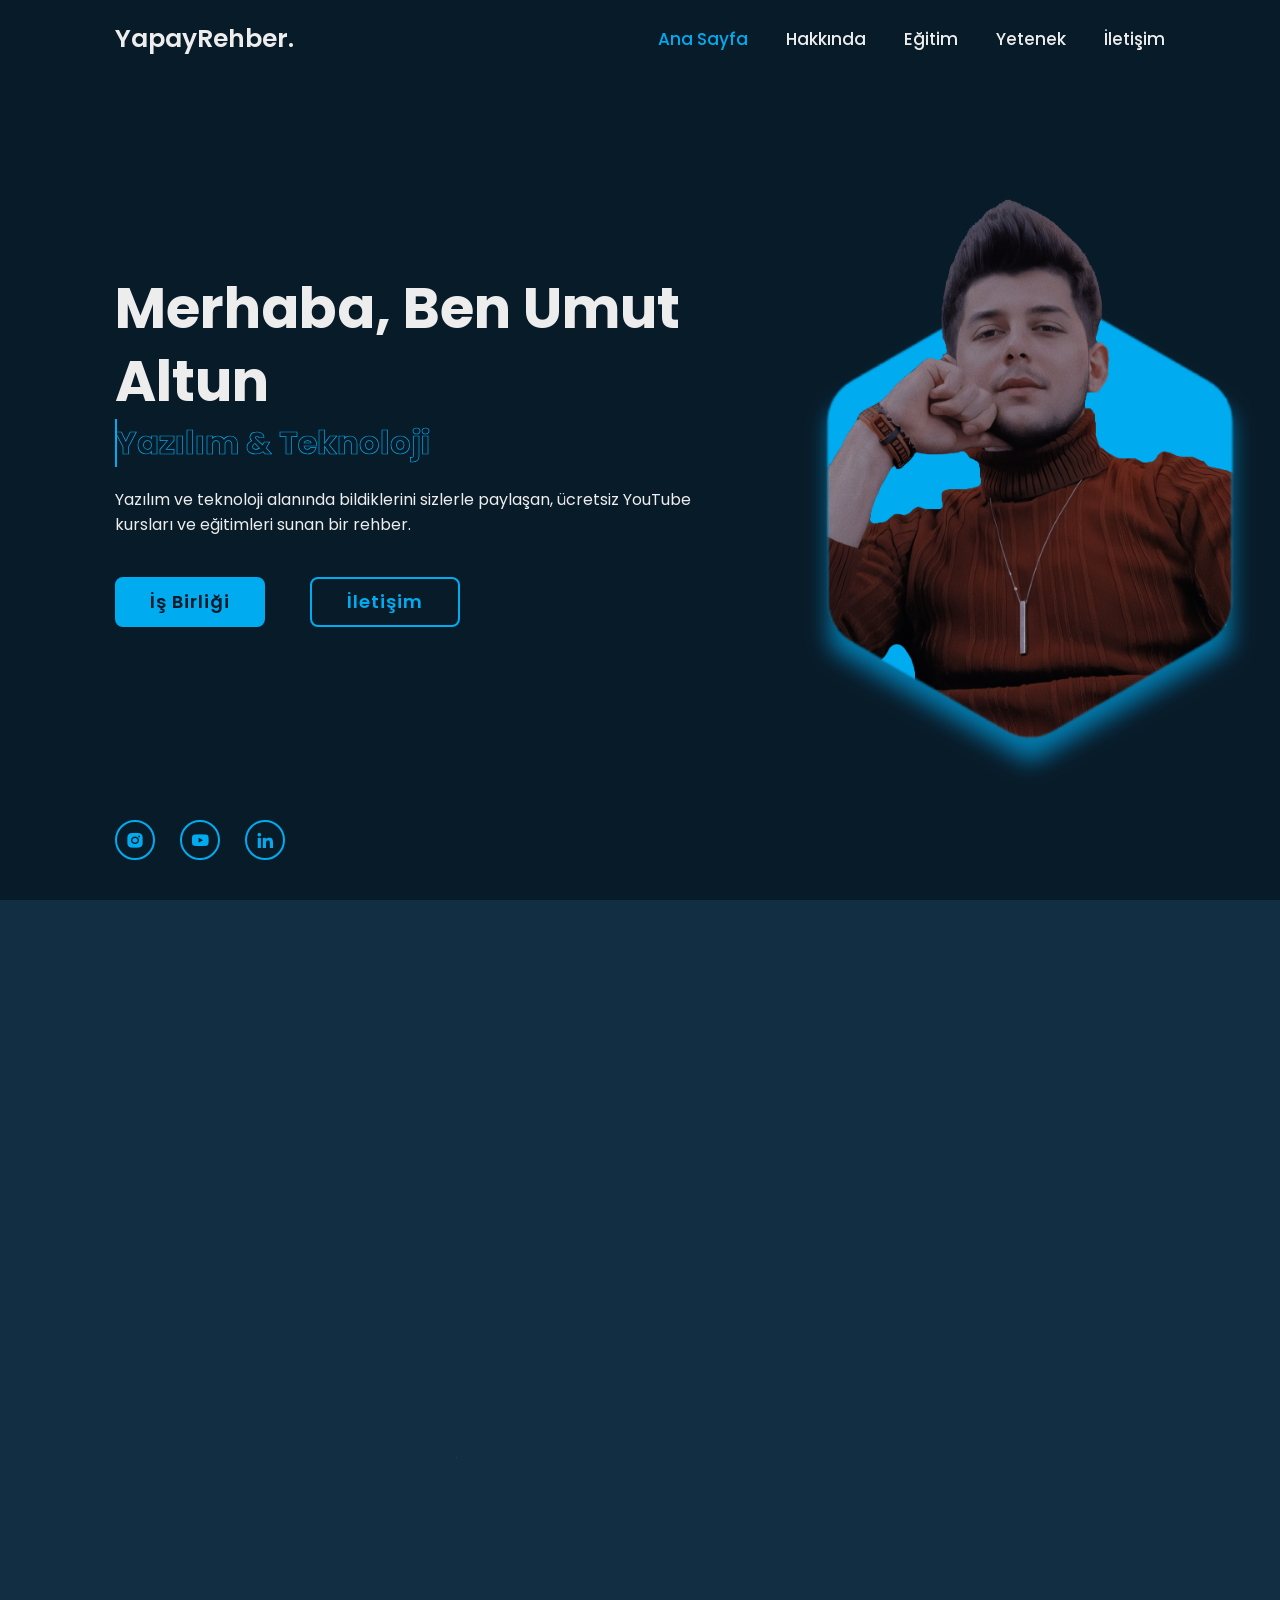
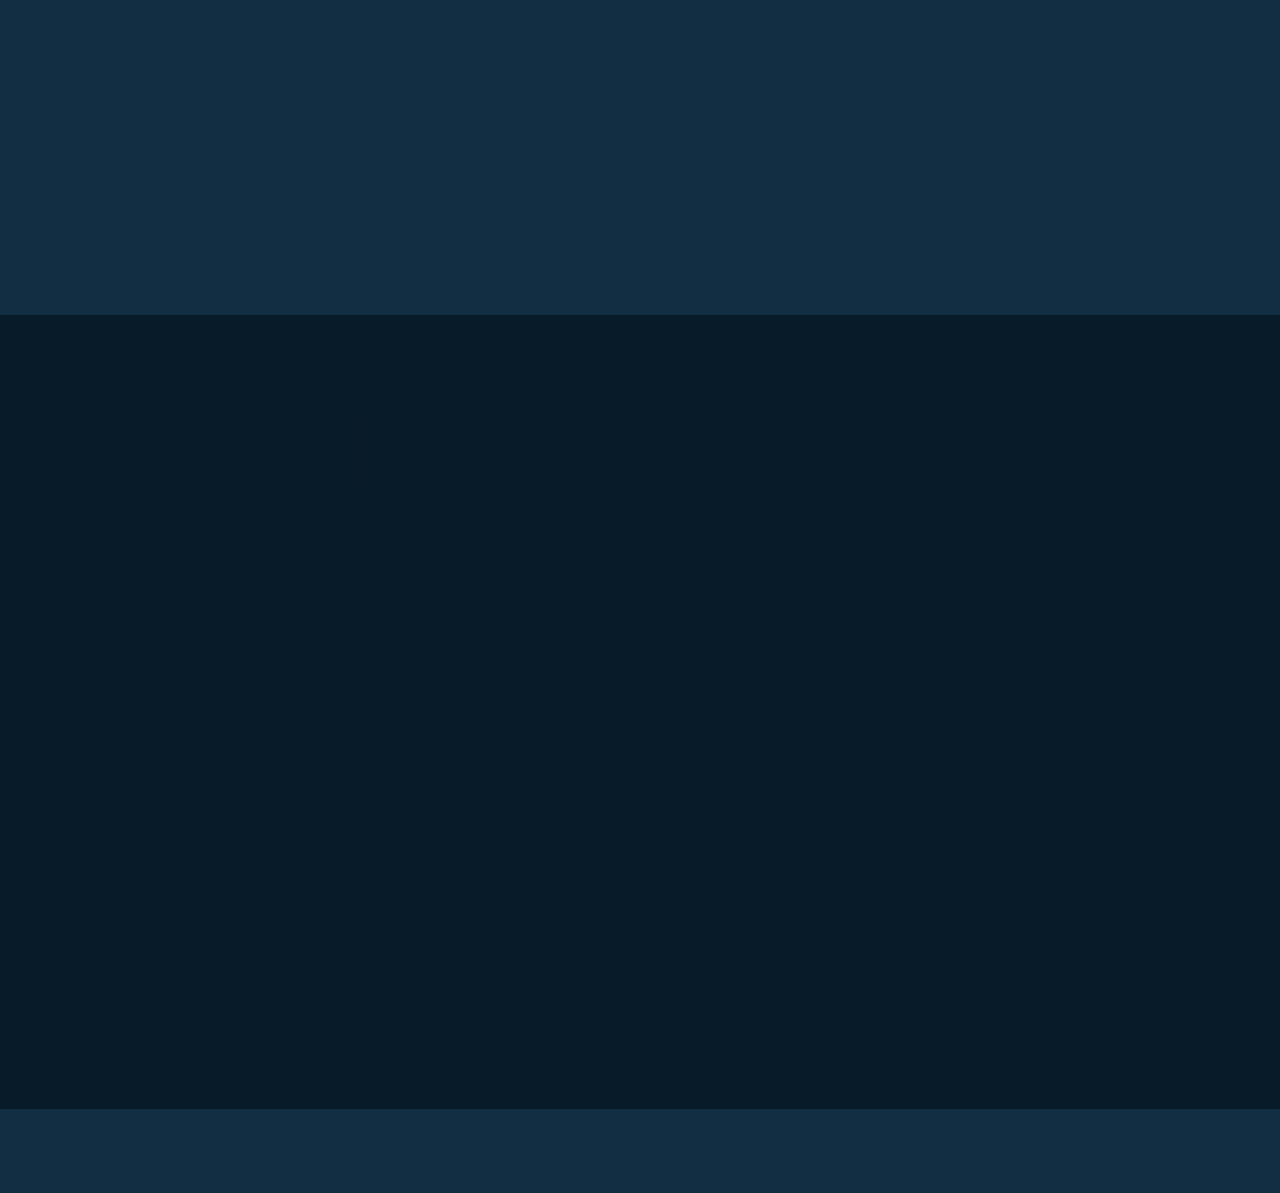
==== index.html @ 58a8ab29 "Add files via upload" ====
<!DOCTYPE html>
<html lang="en">

<head>
    <meta charset="UTF-8">
    <meta http-equiv="X-UA-Compatible" content="IE=edge">
    <meta name="viewport" content="width=device-width, initial-scale=1.0">
    <title> Yapay Rehber | Yazılım ve Teknoloji </title>

    <link rel="stylesheet" href="style.css">

    <!-- İconlar -->
    <link rel="stylesheet" href="https://unpkg.com/boxicons@2.1.4/css/boxicons.min.css">
</head>


<body>
    <!-- Menü Bar Tasarımı -->
    <header class="header">
        <a href="#" class="logo">YapayRehber.<span class="animate" style="--i:1;"></span></a>

        <div class="bx bx-menu" id="menu-icon"><span class="animate" style="--i:2;"></span></div>

        <nav class="navbar">
            <a href="#home" class="active">Ana Sayfa</a>
            <a href="#about">Hakkında</a>
            <a href="#education">Eğitim</a>
            <a href="#skills">Yetenek</a>
            <a href="#contact">İletişim</a>

            <span class="active-nav"></span>
            <span class="animate" style="--i:2;"></span>
        </nav>
    </header>

    <!-- Giriş Sayfası Tasarımı --> 
    <section class="home show-animate" id="home">
        <div class="home-content">
            <h1>Merhaba, Ben <span>Umut Altun</span><span class="animate" style="--i:2;"></span></h1>
            <div class="text-animate">
                <h3>Yazılım & Teknoloji</h3>
                <span class="animate" style="--i:3;"></span>
            </div>
            <p>Yazılım ve teknoloji alanında bildiklerini sizlerle paylaşan, ücretsiz YouTube kursları ve eğitimleri sunan bir rehber.</p>
            <span class="animate" style="--i:4;"></span>
            </p>

            <div class="btn-box">
                <a href="menu.html" class="btn">İş Birliği</a>
                <a href="#contact" class="btn">İletişim</a>
                <span class="animate" style="--i:5;"></span>
            </div>
        </div>

        <div class="home-sci">
            <a href="#"><i class='bx bxl-instagram-alt'></i></a>
            <a href="#"><i class='bx bxl-youtube'></i></a>
            <a href="#"><i class="bx bxl-linkedin"></i></a>  
            <span class="animate" style="--i:6;"></span>          
        </div>

        <div class="home-imgHover"></div>
        <span class="animate home-img" style="--i:7;"></span>
    </section>


    <!-- Hakkında Sayfası Tasarımı -->
    <section class="about" id="about">
        <h2 class="heading">Ben <span>Kimim?</span><span class="animate scroll" style="--i:1;"></span></h2>

        <div class="about-img">
            <img src="hakkında.png" alt="">
            <span class="circle-spin"></span>
            <span class="animate scroll" style="--i:2;"></span>
        </div>

        <div class="about-content">
            <h3>Yazılım & Teknoloji Rehberi<span class="animate scroll" style="--i:3;"></span></h3>
            <p>Merhaba! Ben, yazılım ve teknoloji dünyasına tutkulu bir içerik üreticisiyim. Python, HTML ve Java gibi dillerde masaüstü uygulamaları geliştiren, 
                şık ve işlevsel tasarımlar oluşturan bir yazılımcıyım. YouTube kanalımda, bu alanlarda bilgi ve deneyimlerimi paylaşıyorum. Amacım, izleyicilerime
                 kodlama becerilerini geliştirmeleri için ilham vermek ve pratik bilgiler sunmak. Eğer yazılım dünyasına adım atmak veya mevcut becerilerinizi geliştirmek
                 istiyorsanız, doğru yerdesiniz! 
                <span class="animate scroll" style="--i:4;"></span>
            </p>

            <div class="btn-box btns">
                <a href="#" class="btn">Oku</a>
                <span class="animate scroll" style="--i:5;"></span>
            </div>
        </div>
    </section>

     <!-- Yolculuğum Sayfası Tasarımı -->
    <section class="education" id="education">
        <h2 class="heading">Benim <span>Yolculuğum</span><span class="animate scroll" style="--i:1;"></span></h2>

        <div class="education-row">
            <div class="education-column">
                <h3 class="title">Eğitimim<span class="animate scroll" style="--i:2;"></span></h3>

                <div class="education-box">
                    <div class="education-content">
                        <div class="content">
                            <div class="year"><i class="bx bxs-calendar"></i> 2021 - 2022</div>
                            <h3>YouTube</h3>
                            <p>YouTube, benim için yazılım ve teknoloji dünyasına dair öğrendiğim her şeyin temelini oluşturan bir platform. Kendi yol haritamı
                                ve nasıl ilerlemem gerektiğine karar verdiğim ve işe başladığım kısım. </p>
                        </div>
                    </div>

                    <div class="education-content">
                        <div class="content">
                            <div class="year"><i class="bx bxs-calendar"></i> 2022 - 2023</div>
                            <h3>BTK Akademi</h3>
                            <p>BTK Akademi, bilgi teknolojileri ve iletişim alanında kapsamlı bir eğitim kaynağı sunuyor. Bu platformda sunduğu ücretsiz ve sertifikalı
                                 kurslarla, yazılım geliştirme becerilerimi pekiştirdim.</p>
                        </div>
                    </div>

                    <div class="education-content">
                        <div class="content">
                            <div class="year"><i class="bx bxs-calendar"></i> 2023 - 2024</div>
                            <h3>Bağımsız Kurslar</h3>
                            <p>Bağımsız kurslar, yazılım ve teknoloji alanındaki bilgi ve becerilerimi derinleştirmek için önemli bir kaynak oldu. Udemy, Coursera ve benzeri 
                                platformlarda yer alan kurslarla, yeni diller ve teknolojiler öğrenerek kendimi sürekli geliştirdim.</p>
                        </div>
                    </div>
                    <span class="animate scroll" style="--i:3;"></span>
                </div>
            </div>


            <div class="education-column">
                <h3 class="title">Deneyimlerim<span class="animate scroll" style="--i:4;"></span></h3>

                <div class="education-box">
                    <div class="education-content">
                        <div class="content">
                            <div class="year"><i class="bx bxs-calendar"></i> 2021 - 2022</div>
                            <h3>Programla Dilleri</h3>
                            <p>Yazılım geliştirme yolculuğumda Python, HTML ve Java gibi dillerle derinlemesine çalıştım. Python ile veri analizi ve otomasyon projeleri
                                 geliştirirken, HTML ile etkileyici ve kullanıcı dostu web sayfaları oluşturdum.</p>
                        </div>
                    </div>

                    <div class="education-content">
                        <div class="content">
                            <div class="year"><i class="bx bxs-calendar"></i> 2022 - 2023</div>
                            <h3>Reklam & Tasarım</h3>
                            <p>Reklam ve tasarım alanında, yaratıcı projeler geliştirmek için çeşitli araçlar kullandım. Grafik tasarım yazılımları ile etkileyici görseller
                                 oluştururken, kullanıcı deneyimini ön planda tutarak markaların ihtiyaçlarına yönelik çözümler sundum. </p>
                        </div>
                    </div>

                    <div class="education-content">
                        <div class="content">
                            <div class="year"><i class="bx bxs-calendar"></i> 2023 - 2024</div>
                            <h3>Mobil | Web Geliştirici</h3>
                            <p>Dinamik ve kullanıcı dostu uygulamalar oluşturmak için çeşitli teknolojilerle çalıştım. Mevcut sistemlere yeni işlevsellik eklemek ve 
                                yazılım projelerinde genişletilebilirlik sağlamak için özelleştirilmiş modüller tasarladım.</p>
                        </div>
                    </div>
                    <span class="animate scroll" style="--i:5;"></span>
                </div>
            </div>
        </div>

    </section>

    <!-- Derecem Sayfası Tasarımı -->
    <section class="skills" id="skills">
        <h2 class="heading">Yetki <span>Alanlarım</span><span class="animate scroll" style="--i:1;"></span></h2>
        <div class="skills-row">
            <div class="skills-column">
                <h3 class="title">Porgramlama Dilleri<span class="animate scroll" style="--i:2;"></span></h3>

                <div class=" skills-box">
                    <div class="skills-content">
                        <div class="progress">
                            <h3>Python <span>%90</span></h3>
                            <div class="bar"><span></span></div>
                        </div>

                        <div class="progress">
                            <h3>Html | Css | Java<span>%75</span></h3>
                            <div class="bar"><span></span></div>
                        </div>

                        <div class="progress">
                            <h3>Kotlin <span>%70</span></h3>
                            <div class="bar"><span></span></div>
                        </div>

                        <div class="progress">
                            <h3>C | C# | C++ <span>%50</span></h3>
                            <div class="bar"><span></span></div>
                        </div>
                    </div>
                    <span class="animate scroll" style="--i:3;"></span>
                </div>
            </div>

            <div class="skills-column">
                <h3 class="title">Proje Tabanlı<span class="animate scroll" style="--i:4;"></span></h3>

                <div class=" skills-box">
                    <div class="skills-content">
                        <div class="progress">
                            <h3>Reklam & Tasarım<span>%96</span></h3>
                            <div class="bar"><span></span></div>
                        </div>

                        <div class="progress">
                            <h3>Video Edit<span>%83</span></h3>
                            <div class="bar"><span></span></div>
                        </div>

                        <div class="progress">
                            <h3>YouTube<span>%92</span></h3>
                            <div class="bar"><span></span></div>
                        </div>

                        <div class="progress">
                            <h3>Mobil & Web Geliştirici<span>%85</span></h3>
                            <div class="bar"><span></span></div>
                        </div>
                    </div>
                    <span class="animate scroll" style="--i:5;"></span>
                </div>
            </div>

        </div>
    </section>

    <!--  İletişim sayfası   -->
    <section class="contact" id="contact">
        <h2 class="heading">Benimle <span>İletişime Geç!</span><span class="animate scroll" style="--i:1;"></span></h2>

        <form action="#">
            <div class="input-box">
                <div class="input-field">
                    <input type="text" placeholder="Ad-Soyad" required>
                    <span class="focus"></span>
                </div>
                <div class="input-field">
                    <input type="text" placeholder="Adres" required>
                    <span class="focus"></span>
                </div>
                <span class="animate scroll" style="--i:2;"></span>
            </div>
            <div class="input-box">
                <div class="input-field">
                    <input type="number" placeholder="Telefon" required>
                    <span class="focus"></span>
                </div>
                <div class="input-field">
                    <input type="text" placeholder="E-Posta" required>
                    <span class="focus"></span>
                </div>
                <span class="animate scroll" style="--i:3;"></span>
            </div>

            <div class="textarea-field">
                <textarea name="" id="" cols="30" rows="10" placeholder="E-Posta Gönderin: ' rehberpos@gmail.com '" required></textarea>
                <span class="focus"></span>
                <span class="animate scroll" style="--i:4;"></span>
            </div>

            <div class="btn-box btns">
                <button type="sumbit" class="btn">Gönder</button>
                <span class="animate scroll" style="--i:5;"></span>
            </div>
        </form>
    </section>

    <!--  alt bar  -->
    <footer  class="footer">
        <div class="footer-text">
            <p>Tüm Hakları Saklıdır. &copy; 2025 Yapay Rehber | www.yapayrehber.com</p>

            <span class="animate scroll" style="--i:1;"></span>
        </div>
        <div class="footer-iconTop">
            <a href="#"><i class="bx bx-up-arrow-alt"></i></a>

            <span class="animate scroll" style="--i:3;"></span>
        </div>

    </footer>

    <script src="scrip.js"></script>

</body>
</html>
---- style.css ----
@import url("https://fonts.googleapis.com/css2?family=Poppins:wght@300;400;500;600;700;800;900&display=swap");

* {
    margin: 0;
    padding: 0;
    box-sizing: border-box;
    text-decoration: none;
    border: none;
    outline: none;
    scroll-behavior: smooth;
    font-family: "Poppins", "sans-serif";
}

:root {
    --bg-color: #081b29;
    --second-bg-color: #112e42;
    --text-color: #ededed;
    --mainicolor: #00abf0;
}

html {
    font-size: 62.5%;
    overflow-x: hidden;
}

body {
    background: var(--bg-color);
    color: var(--text-color);
}

.header {
    position: fixed;
    top: 0;
    left: 0;
    width: 100%;
    padding: 2rem 9%;
    background: transparent;
    display: flex;
    justify-content: space-between;
    align-items: center;
    z-index: 100;
    transition: .3s;
}

.header.sticky {
    background: var(--bg-color);
}   

.logo {
    position: relative;
    font-size: 2.5rem;
    color: var(--text-color);
    font-weight: 600;
}
.navbar {
    position: relative;
}

.navbar a {
    font-size: 1.7rem;
    color: var(--text-color);
    font-weight: 500;
    margin-left: 3.5rem;
    transition: .3s;
}

.navbar a:hover,
.navbar a.active {
    color: var(--mainicolor);
}

#menu-icon {
    position: relative;
    font-size: 3.6rem;
    color: var(--text-color);
    cursor: pointer;
    display: none;
}

section {
    min-height: 100vh;
    padding: 10rem 9% 2rem;
}

/* Giriş sayfası  */
.home {
    display: flex;
    align-items: center;
    padding: 0 9%;
    background: url(home.png) no-repeat;
    background-size: cover;
    background-position: center;
}

.home-content {
    max-width: 60rem;
    z-index: 99;
}

.home-content h1 {
    position: relative;
    display: inline-block;
    font-size: 5.6rem;
    font-weight: 700;
    line-height: 1.3;
}

.home-content h1 span {
    color: var(--text-color);
}

.home-content .text-animate {
    position: relative;
    width: 32.8rem;
}

.home-content .text-animate h3 {
    font-size: 3.2rem;
    font-weight: 700;
    color: transparent;
    -webkit-text-stroke: .7px var(--mainicolor);
    background-image: linear-gradient(var(--mainicolor), var(--mainicolor));
    background-repeat: no-repeat;
    -webkit-background-clip: text;
    background-position: -33rem 0;

}
.home.show-animate .home-content .text-animate h3 {
    animation: homeBgText 6s linear infinite;
    animation-delay: 2s;
}

.home-content .text-animate h3::before {
    content: "";
    position: absolute;
    top: 0%;
    left: 0%;
    width: 0%;
    height: 100%;
    border-right: 2px solid var(--mainicolor);
    z-index: -1;
}

.home.show-animate .home-content .text-animate h3::before {
    animation: homeCursorText 6s linear infinite;
    animation-delay: 2s;
}

.home-content p {
    position: relative;
    font-size: 1.6rem;
    margin: 2rem 0 4rem;
}

.btn-box {
    position: relative;
    display: flex;
    justify-content: space-between;
    width: 34.5rem;
    height: 5rem;
}

/* Butonlar */
.btn-box .btn {
    position: relative;
    display: inline-flex;
    justify-content: center;
    align-items: center;
    width: 15rem; 
    height: 100%;
    background: var(--mainicolor);
    border: .2rem solid var(--mainicolor);
    border-radius: .8rem;
    font-size: 1.8rem;
    font-weight: 600;
    letter-spacing: .1rem;
    color: var(--bg-color);
    z-index: 1;
    overflow: hidden;
    transition: .5s;
}

.btn-box .btn:hover {
    color: var(--mainicolor);
}

.btn-box .btn:nth-child(1) { 
    background: var(--mainicolor);
    color: var(--bg-color); 
    border: .2rem solid var(--mainicolor);
}

.btn-box .btn:nth-child(1):hover {
    color: var(--mainicolor); 
    background: var(--bg-color); 
}

.btn-box .btn:nth-child(2) {
    background: transparent;
    color: var(--mainicolor); 
    border: .2rem solid var(--mainicolor);
}

.btn-box .btn:nth-child(2):hover {
    color: var(--mainicolor);
    background: var(--mainicolor);
}

.btn-box .btn::before {
    content: "";
    position: absolute;
    top: 0;
    left: 0;
    width: 100%;
    height: 100%;
    background: var(--bg-color);    
    z-index: -1;
    transition: .5s;
    transform: scaleX(0);
    transform-origin: left;
}

.btn-box .btn:hover::before {
    transform: scaleX(1);
}

.home-sci {
    position: absolute;
    bottom: 4rem;
    width: 170px;
    display: flex;
    justify-content: space-between;
}

.home-sci a {
    position: relative;
    display: inline-flex;
    justify-content: center;
    align-items: center;
    width: 40px;
    height: 40px;
    background: transparent;
    border: .2rem solid var(--mainicolor);
    border-radius: 50%;
    font-size: 20px;
    color: var(--mainicolor);
    z-index: 1;
    overflow: hidden;
    transition: .5s;
}

.home-sci a:hover {
    color: var(--bg-color);
}

.home-sci a::before {
    content: "";
    position: absolute;
    top: 0;
    left: 0;
    width: 0;
    height: 100%;
    background:var(--mainicolor);
    z-index: -1;
    transition: .5s;
}

.home-sci a:hover::before {
    width: 100%;
}

.home-imgHover {
    position: absolute;
    top: 0;
    right: 0;
    width: 45%;
    height: 100%;
    background: transparent;
    transition: 3s;
}

.home-imgHover:hover {
    background: var(--bg-color);
    opacity: .8;
}

/* Hakkında sayfası  */
.about {
    display: flex;
    justify-content: center;
    align-items: center;
    flex-direction: column;
    gap: 2rem;
    background:var(--second-bg-color);
    padding-bottom: 6rem;
}

.heading  {
    position: relative;
    font-size: 5rem;
    margin-bottom: 3rem;
    text-align: center;
}

span {
    color: var(--mainicolor);
}

.about-img {
    position: relative;
    width: 25rem;
    height: 25rem;
    border-radius: 50%;
    display: flex;
    justify-content: center;
    align-items: center;
}

.about-img img {
    width: 90%;
    border-radius: 50%;
    border: .2rem solid var(--mainicolor);
}

.about-img .circle-spin {
    position: absolute;
    top: 50%;
    left: 50%;
    transform: translate(-50%, -50%) rotate(0);
    width: 100%;
    height: 100%;
    border-radius: 50%;
    border-top: .2rem solid var(--second-bg-color);
    border-bottom: .2rem solid var(--second-bg-color);
    border-left: .2rem solid var(--mainicolor);
    border-right: .2rem solid var(--mainicolor);
    animation: aboutSpinner 8s linear infinite;
}

.about-content {
    text-align: center;
}

.about-content h3 {
    position: relative;
    display: inline-block;
    font-size: 2.6rem;
}

.about-content p {
    position: relative;
    font-size: 1.6rem;
    margin: 2rem 0 3rem;
}

.btn-box.btns {
    display: inline-block;
    width: 15rem;
}

.btn-box.btns a::before {
    background: var(--second-bg-color);
}


/* Yolculuğum sayfası  */
.education {
    display: flex;
    justify-content: center;
    align-items: center;
    flex-direction: column;
    min-height: auto;
    padding-bottom: 5rem;
}

.education .education-row {
    display: flex;
    flex-wrap: wrap;
    gap: 5rem;
}

.education-row .education-column {
    flex: 1 1 40rem;
}

.education-column .title {
    position: relative;
    display: inline-block;
    font-size: 2.5rem;
    margin: 0 0 1.5rem 2rem;
}

.education-column .education-box {
    position: relative;
    border-left: .2rem solid var(--mainicolor);
}

.education-box .education-content {
    position: relative;
    padding-left: 2rem;
}

.education-box .education-content::before {
    content: "";
    position: absolute;
    top: 0;
    left: -1.1rem;
    width: 2rem;
    height: 2rem;
    background: var(--mainicolor);
    border-radius: 50%;
}

.education-content .content {
    position: relative;
    padding: 1.5rem;
    border: .2rem solid var(--mainicolor);
    border-radius: .6rem;
    margin-bottom: 2rem;
    overflow: hidden;
}

.education-content .content::before {
    content: "";
    position: absolute;
    top: 0;
    left: 0;
    width: 0;
    height: 100%;
    background: var(--second-bg-color);
    z-index: -1;
    transition: .5s;
}

.education-content .content:hover::before {
    width: 100%;
}

.education-content .content .year {
    font-size: 1.5rem;
    color: var(--mainicolor);
    padding-bottom: .5rem;
}

.education-content .content .year i {
    padding-right: .5rem;
}

.education-content .content h3 {
    font-size: 2rem;
}

.education-content .content p {
    font-size: 1.6rem;
    padding-top: .5rem;
}

/* Derecem sayfası  */
.skills {
    min-height: auto;
    padding-bottom: 7rem;
    background: var(--second-bg-color);
}

.skills h2 {
    display: inline-block;
    left: 50%;
    transform: translateX(-50%);
}
.skills .skills-row {
    display: flex;
    flex-wrap: wrap;
    gap: 5rem;
}

.skills-row .skills-column {
    flex: 1 1 40rem;
}

.skills-column .title{
    position: relative;
    display: inline-block;
    font-size: 2.5rem;
    margin: 0 0 1.5rem;
}
.skills-column .skills-box {
    position: relative;
}


.skills-box .skills-content {
    position: relative;
    border: .2rem solid var(--mainicolor);
    border-radius: .6rem;
    padding: .5rem 1.5rem;
    z-index: 1;
    overflow: hidden;
}

.skills-box .skills-content::before{
    content: "";
    position: absolute;
    top: 0;
    left: 0;
    width: 0;
    height: 100%;
    background: var(--bg-color);
    z-index: -1;
    transition: .5s;
}
.skills-box .skills-content:hover::before {
    width: 100%;
}

.skills-content .progress {
    padding: 1rem 0;
}

.skills-content .progress h3{
    font-size: 1.7rem;
    display: flex;
    justify-content: space-between;
}

.skills-content .progress h3 span {
    color: var(--text-color);
}

.skills-content .progress .bar {
    height: 2.5rem;
    border-radius: .6rem;
    border: .2rem solid var(--mainicolor);
    padding: .5rem;
    margin: 1rem 0;
}
.skills-content .progress .bar span {
    display: block;
    height: 100%;
    border-radius: .3rem;
    background: var(--mainicolor);
}

.skills-column:nth-child(1) .skills-content .progress:nth-child(1) .bar span {
    width: 90%;
}
.skills-column:nth-child(1) .skills-content .progress:nth-child(2) .bar span {
    width: 75%;
}
.skills-column:nth-child(1) .skills-content .progress:nth-child(3) .bar span {
    width: 70%;
}
.skills-column:nth-child(1) .skills-content .progress:nth-child(4) .bar span {
    width: 50%;
}

.skills-column:nth-child(2) .skills-content .progress:nth-child(1) .bar span {
    width: 96%;
}
.skills-column:nth-child(2) .skills-content .progress:nth-child(2) .bar span {
    width: 83%;
}
.skills-column:nth-child(2) .skills-content .progress:nth-child(3) .bar span {
    width: 92%;
}
.skills-column:nth-child(2) .skills-content .progress:nth-child(4) .bar span {
    width: 85%;
}


/* İletişim sayfası  */

.contact {
    min-height: auto;
    padding-bottom: 7rem;
}

.contact h2 {
    display: inline-block;
    left: 50%;
    transform: translateX(-50%);
}
.contact form {
    max-width: 70rem;
    margin: 0 auto;
    text-align: center;
}

.contact form .input-box {
    position: relative;
    display: flex;
    justify-content: space-between;
    flex-wrap: wrap;
}

.contact form .input-box .input-field {
    position: relative;
    width: 49%;
    margin: .8rem 0;
}

.contact form .input-box .input-field input,
.contact form .textarea-field textarea {
    width: 100%;
    height: 100%;
    padding: 1.5rem;
    font-size: 1.6rem;
    color: var(--text-color);
    background: transparent;
    border-radius: .6rem;
    border: .2rem solid var(--mainicolor);
}

.contact form .he-box .input-field input::placeholder,
.contact form .textarea-field textarea::placeholder {
    color: var(--text-color);
}

.contact form .focus {
    position: absolute;
    top: 0;
    left: 0;
    width: 0;
    height: 100%;
    background: var(--second-bg-color);
    border-radius: .6rem;
    z-index: -1;
    transition: .5s;
}

.contact form .input-box .input-field input:focus.focus,
.contact form .input-box .input-field input:valid.focus,
.contact form .textarea-field textarea:focus.focus,
.contact form .textarea-field textarea:valid.focus{
    width: 100%;
}

.contact form .textarea-field {
    position: relative;
    margin: .8rem 0 2.7rem;
    display: flex;
}

.contact form .textarea-field textarea {
    resize: none;
}

.contact form .btn-box.btns .btn {
    cursor: pointer;
}


/* <!--  alt bar  --> */
.footer {
    display: flex;
    justify-content: space-between;
    align-items: center;
    flex-wrap: wrap;
    padding: 2rem 9%;
    background: var(--second-bg-color);
}

.footer-text,
.footer-iconTop {
    position: relative;
}

.footer-text p {
    font-size: 1.6rem;
}

.footer-iconTop a {
    position: relative;
    display: inline-flex;
    justify-content: center;
    align-items: center;
    padding: .8rem;
    background: var(--mainicolor);
    border: .2rem solid var(--mainicolor);
    border-radius: .6rem;
    z-index: 1;
    overflow: hidden;
}

.footer-iconTop a::before{
    content: "";
    position: absolute;
    top: 0;
    left: 0;
    width: 0;
    height: 100%;
    background: var(--second-bg-color);
    z-index: -1;
    transition: .5s;
}
.footer-iconTop a:hover::before{
    width: 100%;
}

.footer-iconTop a i{
    font-size: 2.4rem;
    color: var(--bg-color);
    transition: .5s;
}

.footer-iconTop a:hover i{
    color: var(--mainicolor);
}


/* anımation reload and scroll  */
.animate {
    position: absolute;
    top: 0%;
    right: 0;
    width: 100%;
    height: 100%;
    background-color: var(--bg-color);
    z-index: 98;
}
.animate.home-img {
    width: 50%;
}

.logo .animate,
.navbar .animate,
#menu-icon .animate,
.home.show-animate .animate {
    animation: showRight 1s ease forwards;
    animation-delay: calc(.3s * var(--i));
}
.animate.scroll {
    transition: 1s ease;
    transition-delay:calc(.3s / var(--i)) ;
    animation: none;
}

section:nth-child(odd) .animate.scroll,
.footer .animate.animate.scroll {
    background: var(--second-bg-color);
}

.education .education-box .animate.scroll {
    width: 105%;
}

.about.show-animate .animate.scroll,
.education.show-animate .animate.scroll,
.skills.show-animate .animate.scroll,
.contact.show-animate .animate.scroll,
.footer.show-animate .animate.scroll{
    transition-delay: calc(.3s * var(--i));
    width: 0;
}

/* breakpoints */
@media (max-width: 1200px) {
    html {
        font: 55%;
    }
}

@media (max-width: 991px) {
    .header {
        padding: 2rem 4%;
    }

    section {
        padding: 10rem 4% 2rem;
    }

    .home {
        padding: 0 4%;
    }

    .footer {
        padding: 2rem 4%;
    }
}

@media (max-width: 850px) {
    .animate.home-img {
        width: 55%;
    }
}

@media (max-width: 768px) {
    .header {
        background: var(--bg-color);
    }
    #menu-icon {
        display: block;
    }
    .navbar {
        position: absolute;
        top: 100%;
        left: -100%;
        width: 100%;
        padding: 1rem 4%;
        background: var(--mainicolor);
        box-shadow: 0 .5rem 1rem rgb(0, 0, 0, .2);
        z-index: -1;
        transition: .25s ease;
        transition-delay: .25s;
    }
    .navbar.active {
        left: 0;
        transition-delay: 0s;
    }
    .navbar .active-nav {
        position: absolute;
        top: 0;
        left: -100%;
        width: 100%;
        height: 100%;
        background: var(--bg-color);
        border-top: .1rem solid rgb(0, 0, 0, .2);
        z-index: -1;
        transition: .25s ease;
        transition-delay: 0s;
    }
    .navbar.active .active-nav {
        left: 0;
        transition-delay: .25s;

    }
    .navbar a{
        display: block;
        font-size: 2rem;
        margin: 3rem 0;
        transform: translate(-20rem);
        transition: .25s ease;
        transition-delay: 0s;
    }
    .navbar.active a {
        transform: translateX(0);
        transition-delay: .25s;
    }
    .home-imgHover {
        pointer-events: none;
        background: var(--bg-color);
        opacity: .6;
    }
}

@media (max-width: 520px) {
    html {
        font-size: 50%;
    }
    .home-content h1 {
        display: flex;
        flex-direction: column;
    }   
    .home-sci {
        width: 160px;
    }
    .home-sci a{
        width: 38px;
        height: 38px;
    }
}

@media (max-width: 462px) {
    .home-content h1 {
        font-size: 5.2rem;
    }   
    .education {
        padding: 10rem 4% 5rem 5%;
    }
    .contact form .input-box .input-field {
        width: 100%;
    }
    .footer {
        flex-direction: column-reverse;
    }
    .footer p {
        margin-top: 2rem;
        text-align: center;
    }
}

@media (max-width: 371px) {
    .home {
        justify-content: center;
    }
    .home-content {
        display: flex;
        align-items: center;
        flex-direction: column;
        text-align: center;
    }
    .home-content h1 {
        font-size: 5rem;
    }
}

/* keyframes anımatıons */
@keyframes homeBgText {
    0%,
    10%,
    100% {
        background-position: -33rem 0;
    }

    65%,
    85% {
        background-position:0 0;
    }
}

@keyframes homeCursorText {
    0%,
    10%,
    100% {
        width: 0;
    }

    65%,
    78%,
    85% {
        width: 100%;
        opacity: 1;
    }

    75%,
    81% {
        opacity: 0;
    }
}

@keyframes aboutSpinner {
    100% {
        transform: translate(-50%,-50%) rotate(360deg);
    }
}


@keyframes showRight {
    100% {
        width: 0;
    }
}
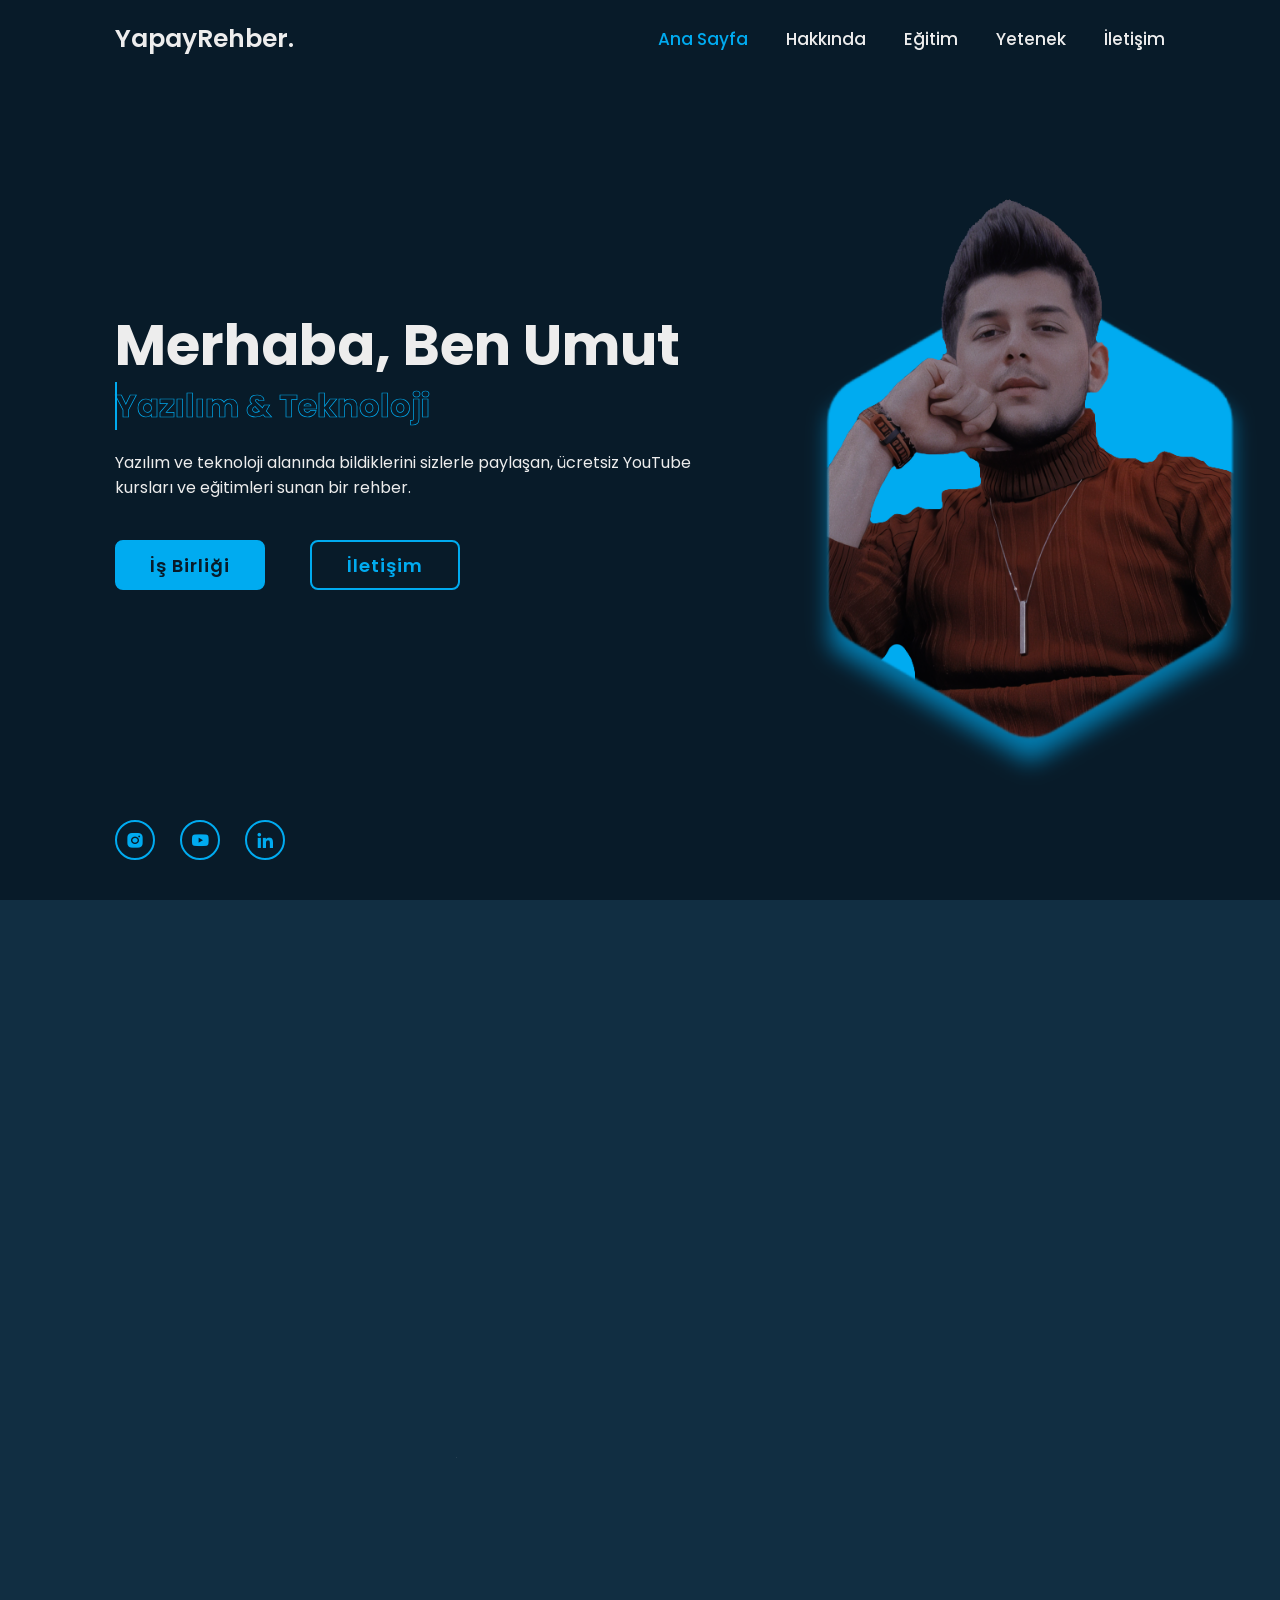
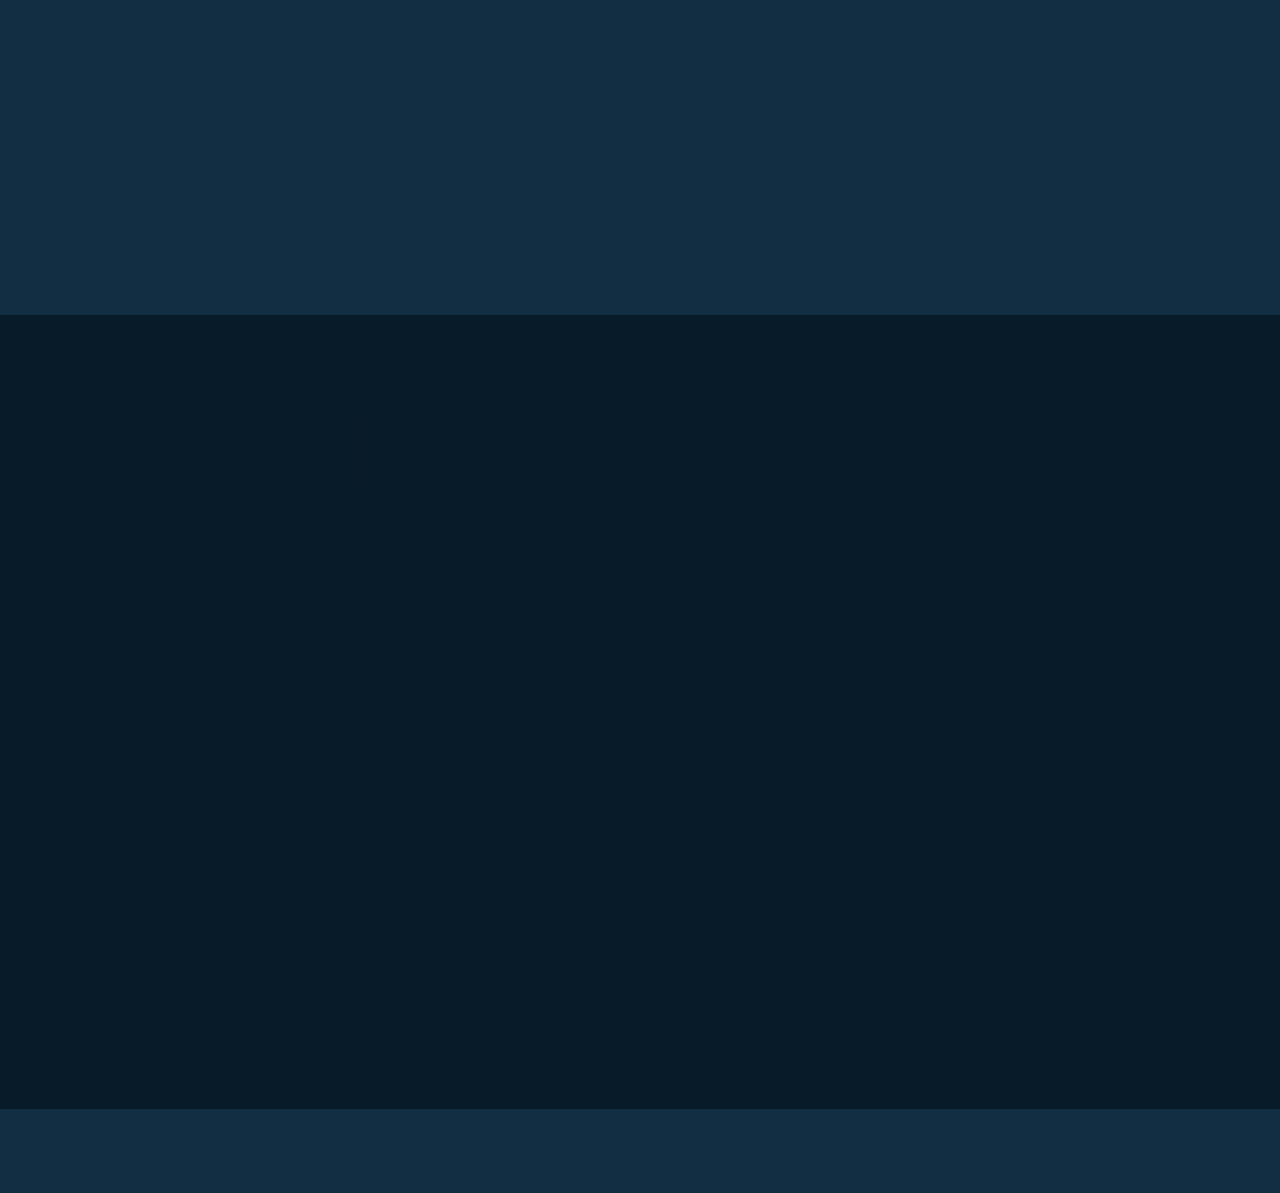
==== commit 6ddbfce2: "Update index.html" ====
--- a/index.html
+++ b/index.html
@@ -36,7 +36,7 @@
     <!-- Giriş Sayfası Tasarımı --> 
     <section class="home show-animate" id="home">
         <div class="home-content">
-            <h1>Merhaba, Ben <span>Umut Altun</span><span class="animate" style="--i:2;"></span></h1>
+            <h1>Merhaba, Ben <span>Umut</span><span class="animate" style="--i:2;"></span></h1>
             <div class="text-animate">
                 <h3>Yazılım & Teknoloji</h3>
                 <span class="animate" style="--i:3;"></span>
@@ -291,4 +291,4 @@
     <script src="scrip.js"></script>
 
 </body>
-</html>+</html>
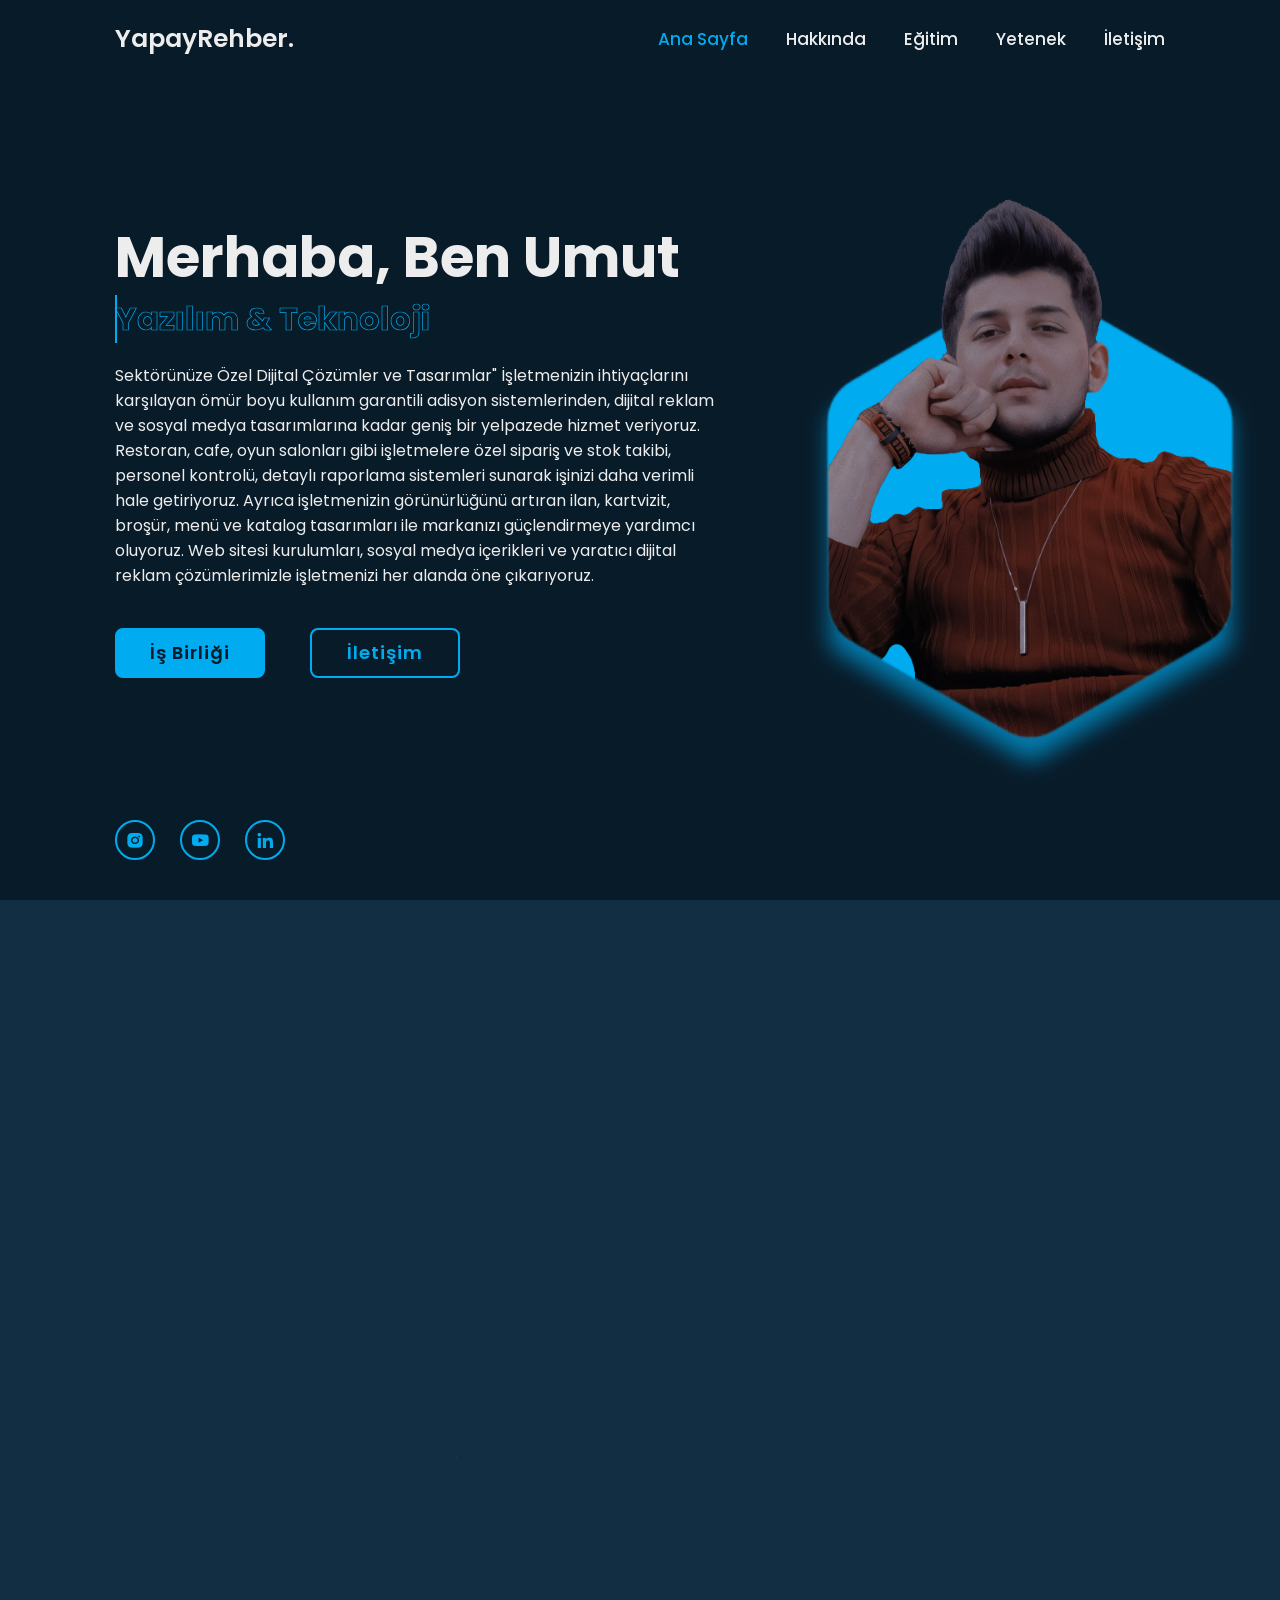
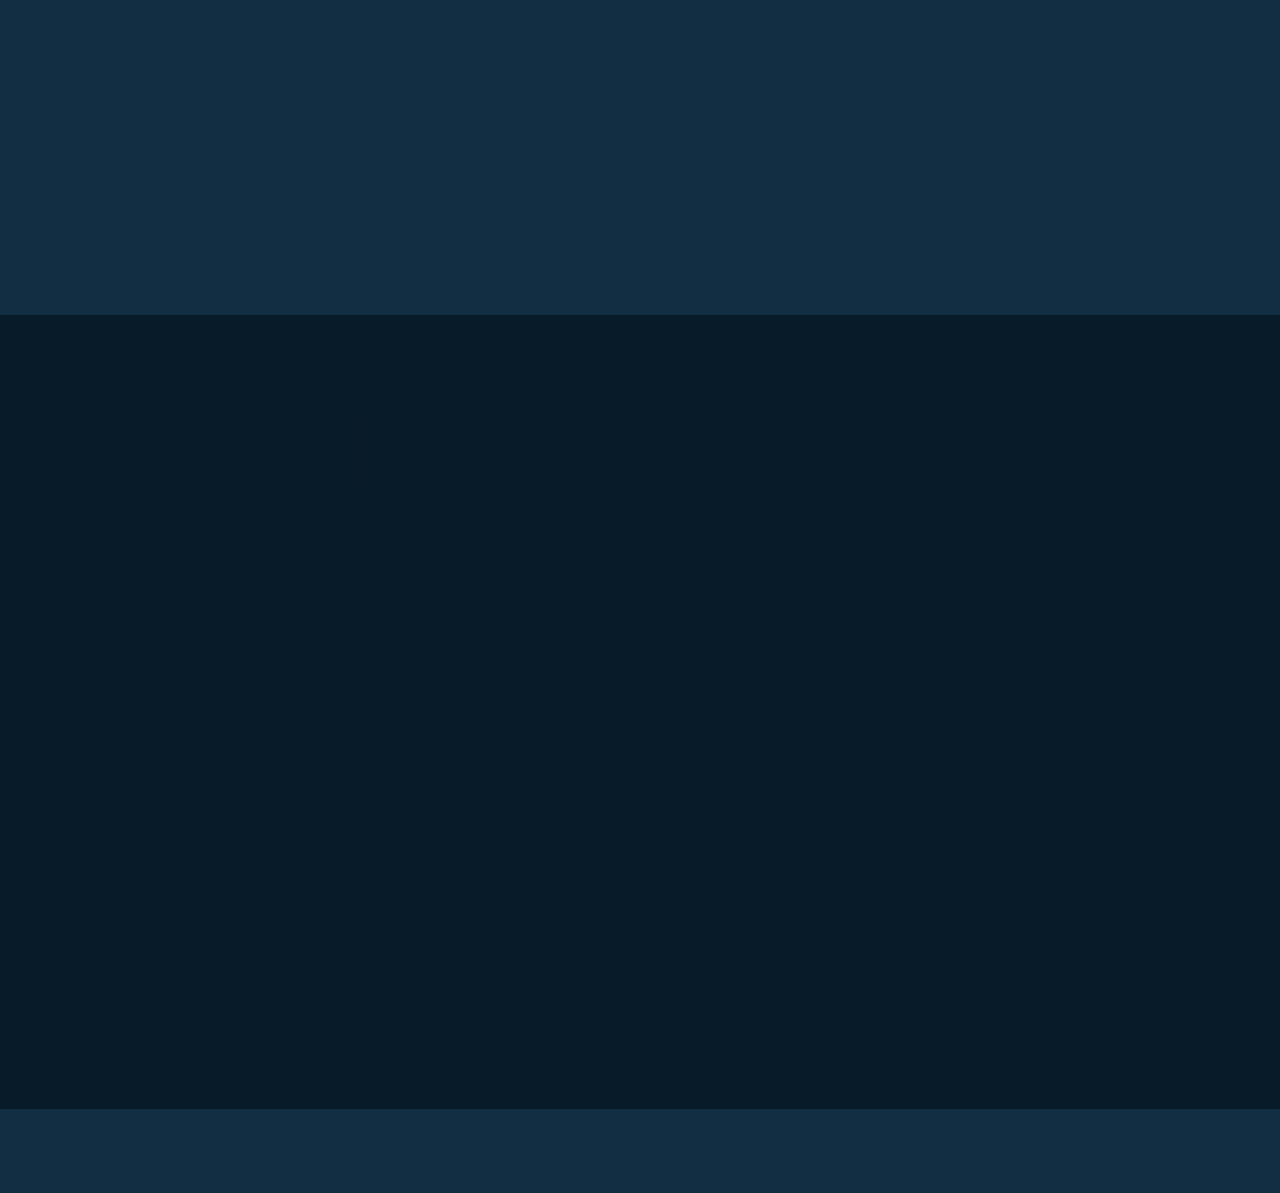
==== commit 4d1b2f66: "Update index.html" ====
--- a/index.html
+++ b/index.html
@@ -41,7 +41,9 @@
                 <h3>Yazılım & Teknoloji</h3>
                 <span class="animate" style="--i:3;"></span>
             </div>
-            <p>Yazılım ve teknoloji alanında bildiklerini sizlerle paylaşan, ücretsiz YouTube kursları ve eğitimleri sunan bir rehber.</p>
+            <p>Sektörünüze Özel Dijital Çözümler ve Tasarımlar"
+
+İşletmenizin ihtiyaçlarını karşılayan ömür boyu kullanım garantili adisyon sistemlerinden, dijital reklam ve sosyal medya tasarımlarına kadar geniş bir yelpazede hizmet veriyoruz. Restoran, cafe, oyun salonları gibi işletmelere özel sipariş ve stok takibi, personel kontrolü, detaylı raporlama sistemleri sunarak işinizi daha verimli hale getiriyoruz. Ayrıca işletmenizin görünürlüğünü artıran ilan, kartvizit, broşür, menü ve katalog tasarımları ile markanızı güçlendirmeye yardımcı oluyoruz. Web sitesi kurulumları, sosyal medya içerikleri ve yaratıcı dijital reklam çözümlerimizle işletmenizi her alanda öne çıkarıyoruz.</p>
             <span class="animate" style="--i:4;"></span>
             </p>
 
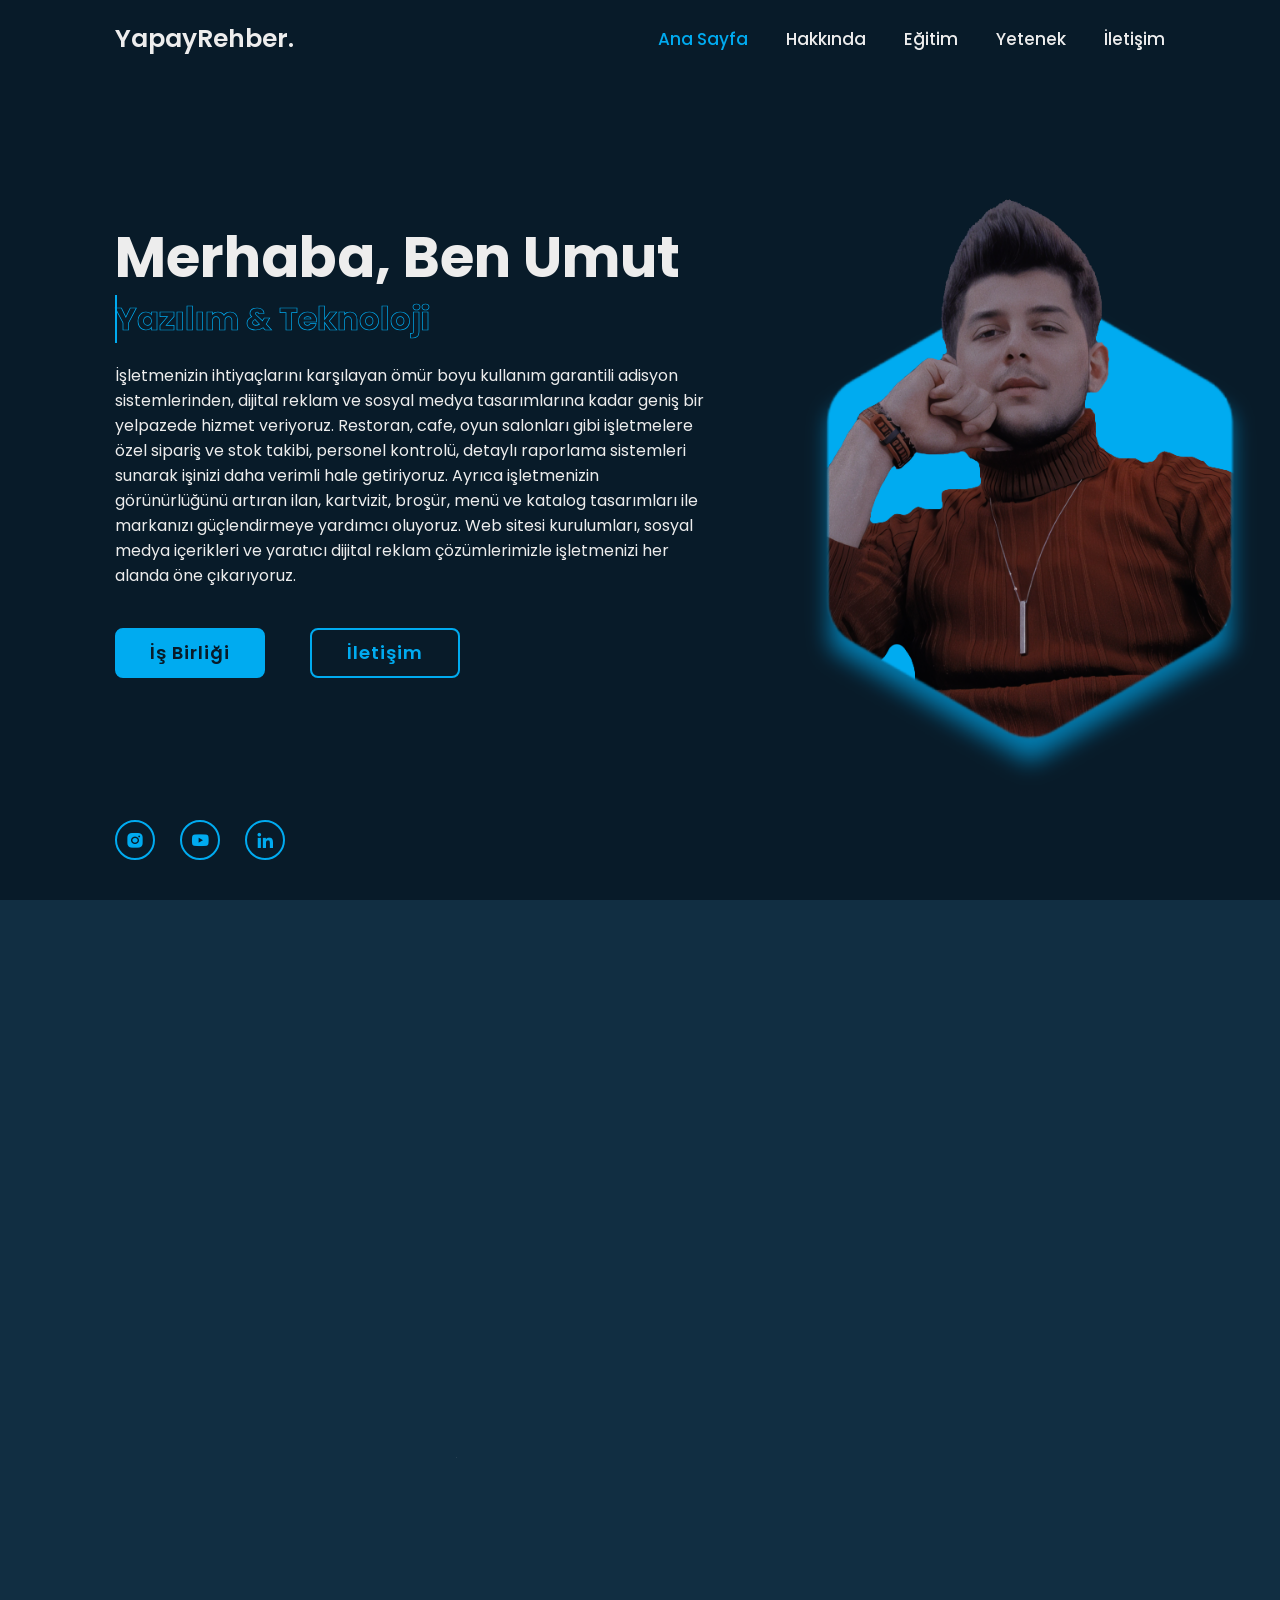
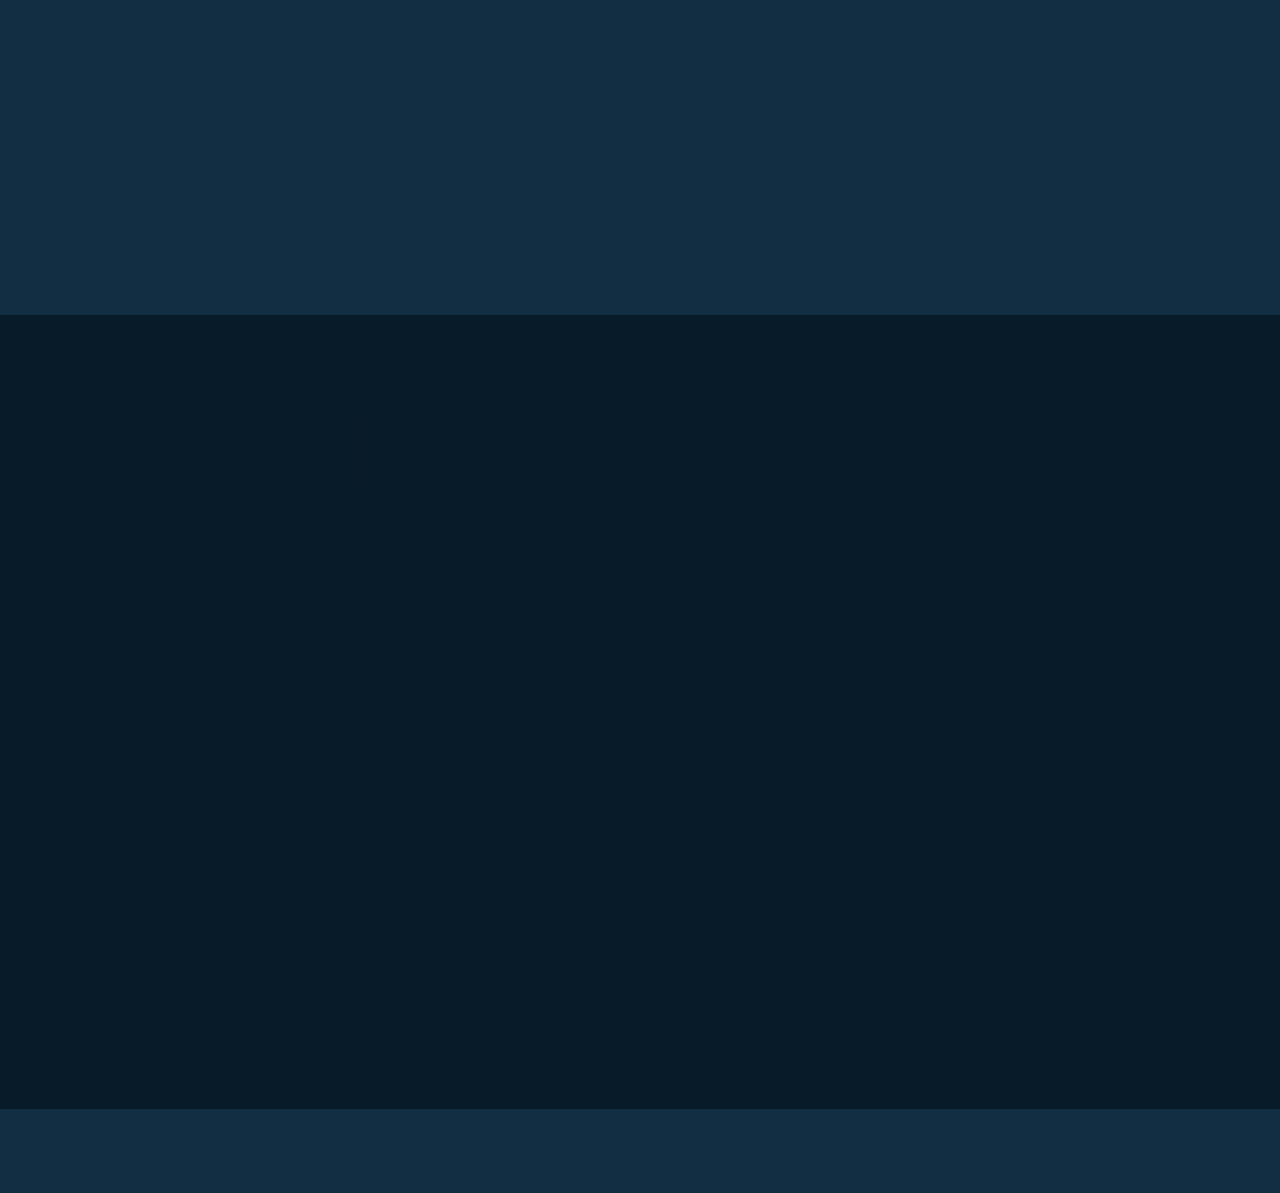
==== commit 7c9ffc85: "Update index.html" ====
--- a/index.html
+++ b/index.html
@@ -41,9 +41,7 @@
                 <h3>Yazılım & Teknoloji</h3>
                 <span class="animate" style="--i:3;"></span>
             </div>
-            <p>Sektörünüze Özel Dijital Çözümler ve Tasarımlar"
-
-İşletmenizin ihtiyaçlarını karşılayan ömür boyu kullanım garantili adisyon sistemlerinden, dijital reklam ve sosyal medya tasarımlarına kadar geniş bir yelpazede hizmet veriyoruz. Restoran, cafe, oyun salonları gibi işletmelere özel sipariş ve stok takibi, personel kontrolü, detaylı raporlama sistemleri sunarak işinizi daha verimli hale getiriyoruz. Ayrıca işletmenizin görünürlüğünü artıran ilan, kartvizit, broşür, menü ve katalog tasarımları ile markanızı güçlendirmeye yardımcı oluyoruz. Web sitesi kurulumları, sosyal medya içerikleri ve yaratıcı dijital reklam çözümlerimizle işletmenizi her alanda öne çıkarıyoruz.</p>
+            <p>İşletmenizin ihtiyaçlarını karşılayan ömür boyu kullanım garantili adisyon sistemlerinden, dijital reklam ve sosyal medya tasarımlarına kadar geniş bir yelpazede hizmet veriyoruz. Restoran, cafe, oyun salonları gibi işletmelere özel sipariş ve stok takibi, personel kontrolü, detaylı raporlama sistemleri sunarak işinizi daha verimli hale getiriyoruz. Ayrıca işletmenizin görünürlüğünü artıran ilan, kartvizit, broşür, menü ve katalog tasarımları ile markanızı güçlendirmeye yardımcı oluyoruz. Web sitesi kurulumları, sosyal medya içerikleri ve yaratıcı dijital reklam çözümlerimizle işletmenizi her alanda öne çıkarıyoruz.</p>
             <span class="animate" style="--i:4;"></span>
             </p>
 
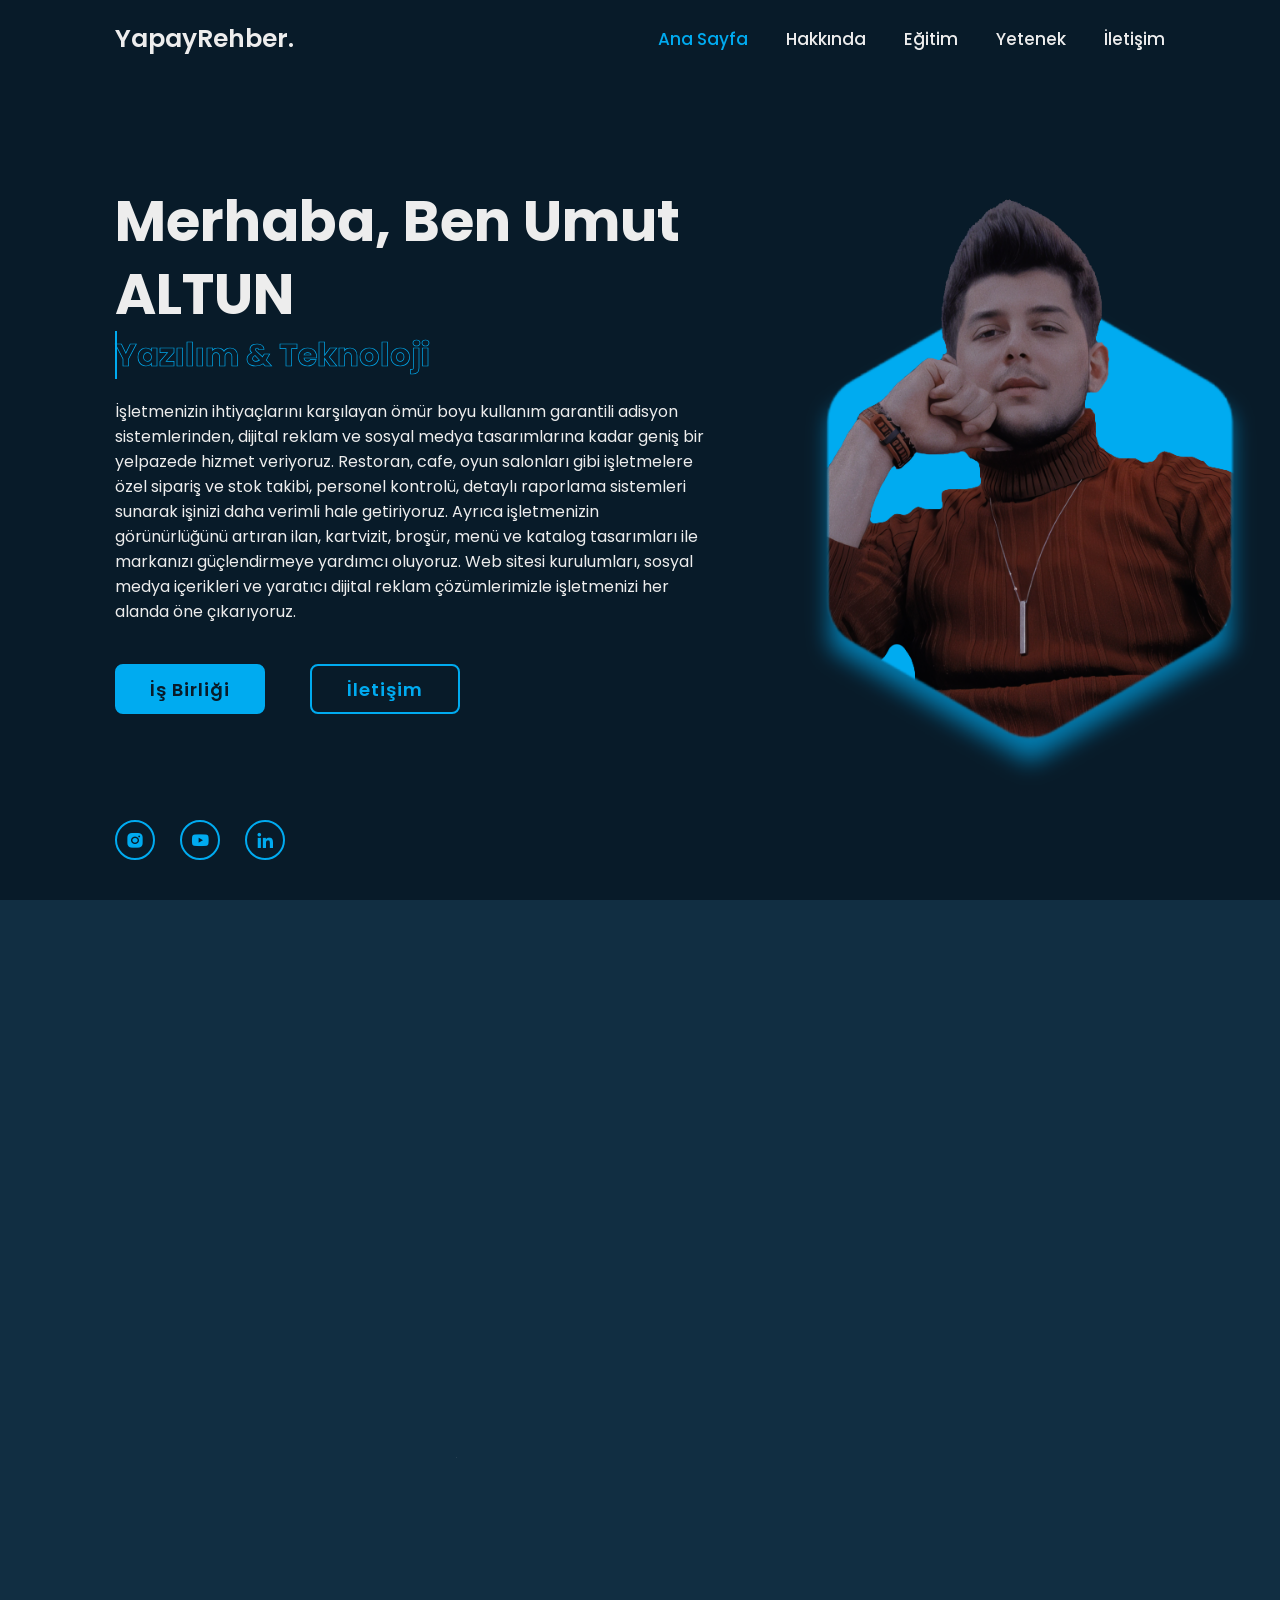
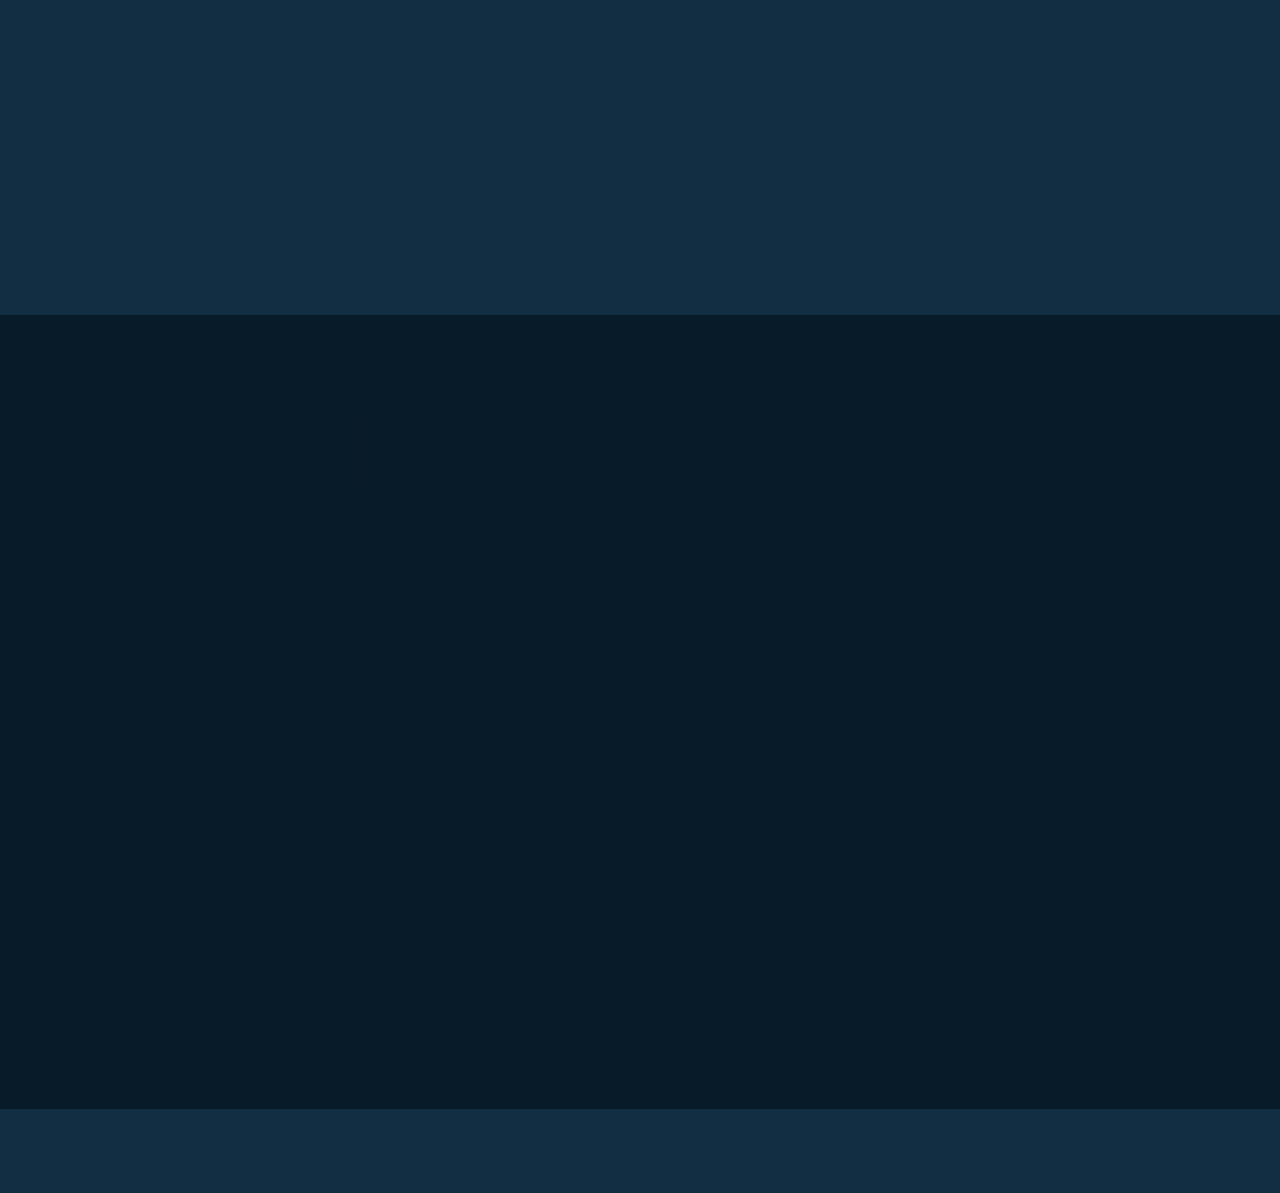
==== commit eed9cb30: "Update index.html" ====
--- a/index.html
+++ b/index.html
@@ -36,7 +36,7 @@
     <!-- Giriş Sayfası Tasarımı --> 
     <section class="home show-animate" id="home">
         <div class="home-content">
-            <h1>Merhaba, Ben <span>Umut</span><span class="animate" style="--i:2;"></span></h1>
+            <h1>Merhaba, Ben <span>Umut ALTUN</span><span class="animate" style="--i:2;"></span></h1>
             <div class="text-animate">
                 <h3>Yazılım & Teknoloji</h3>
                 <span class="animate" style="--i:3;"></span>
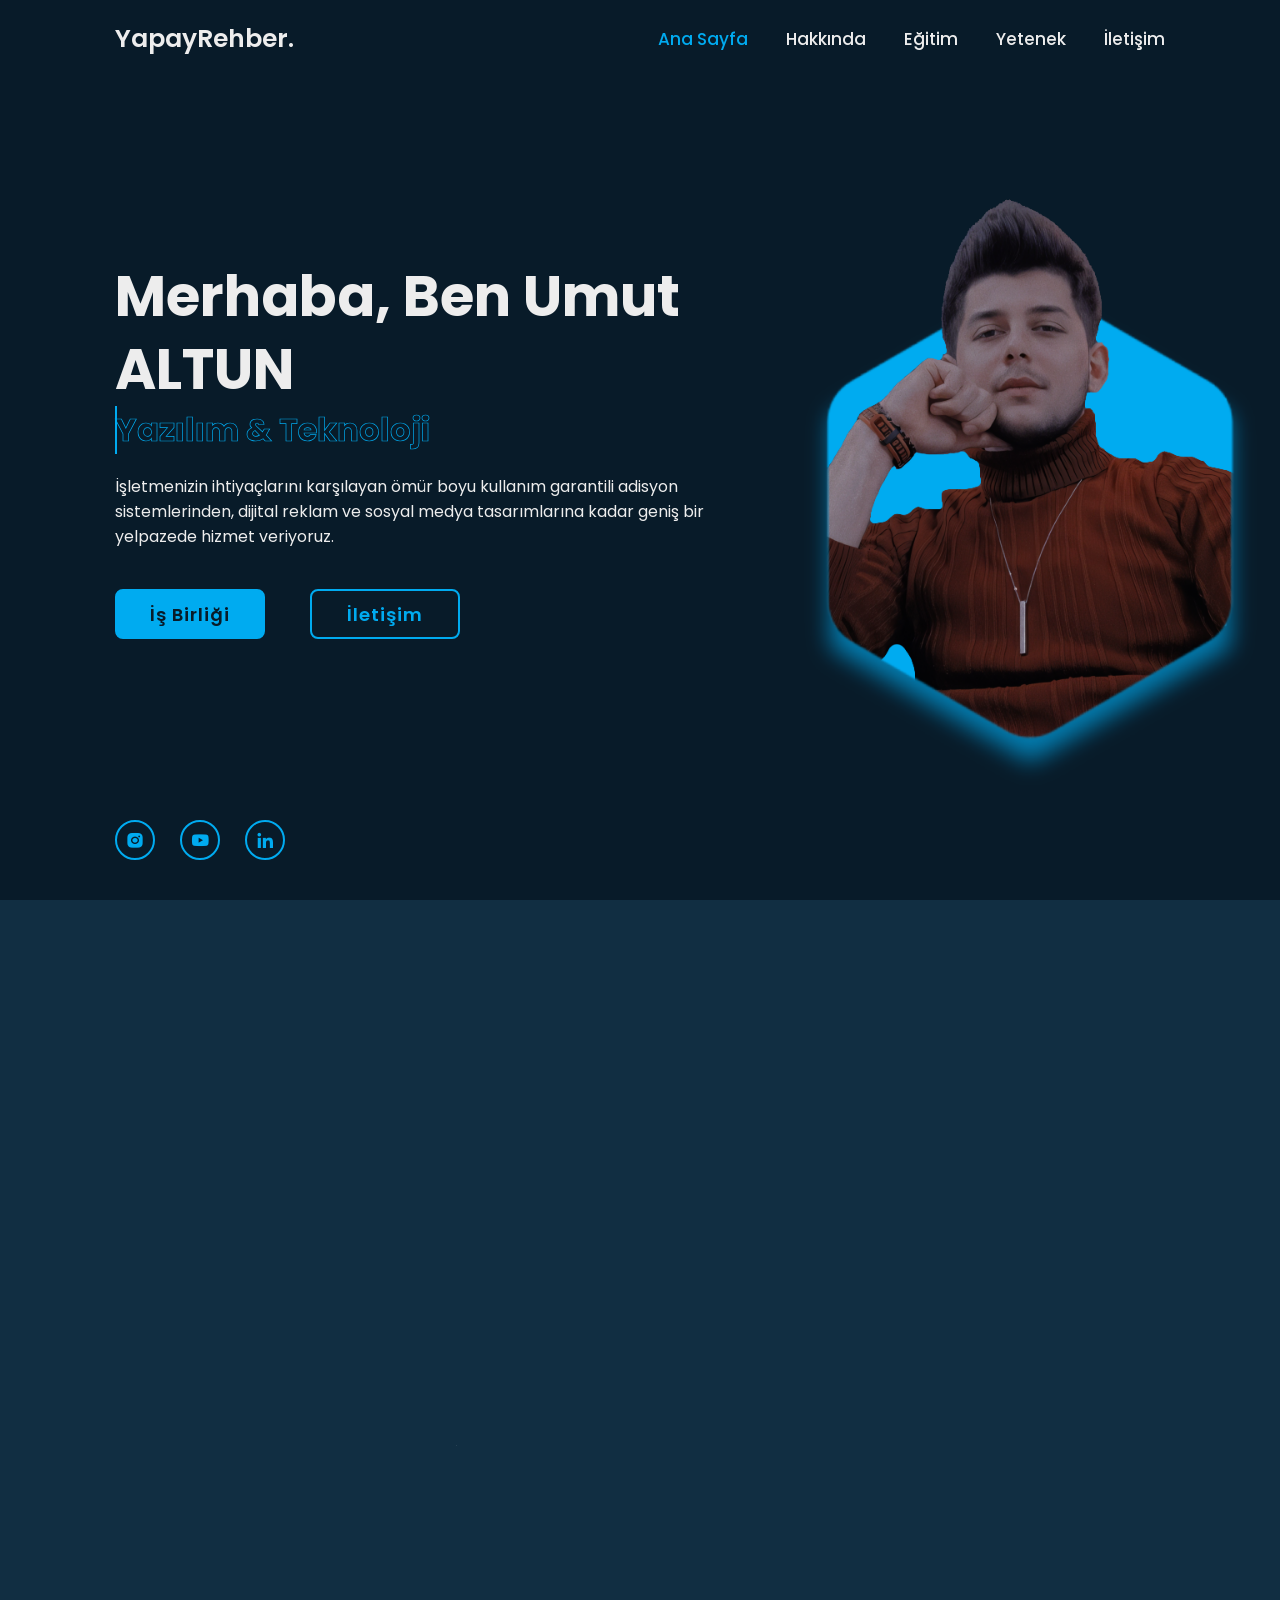
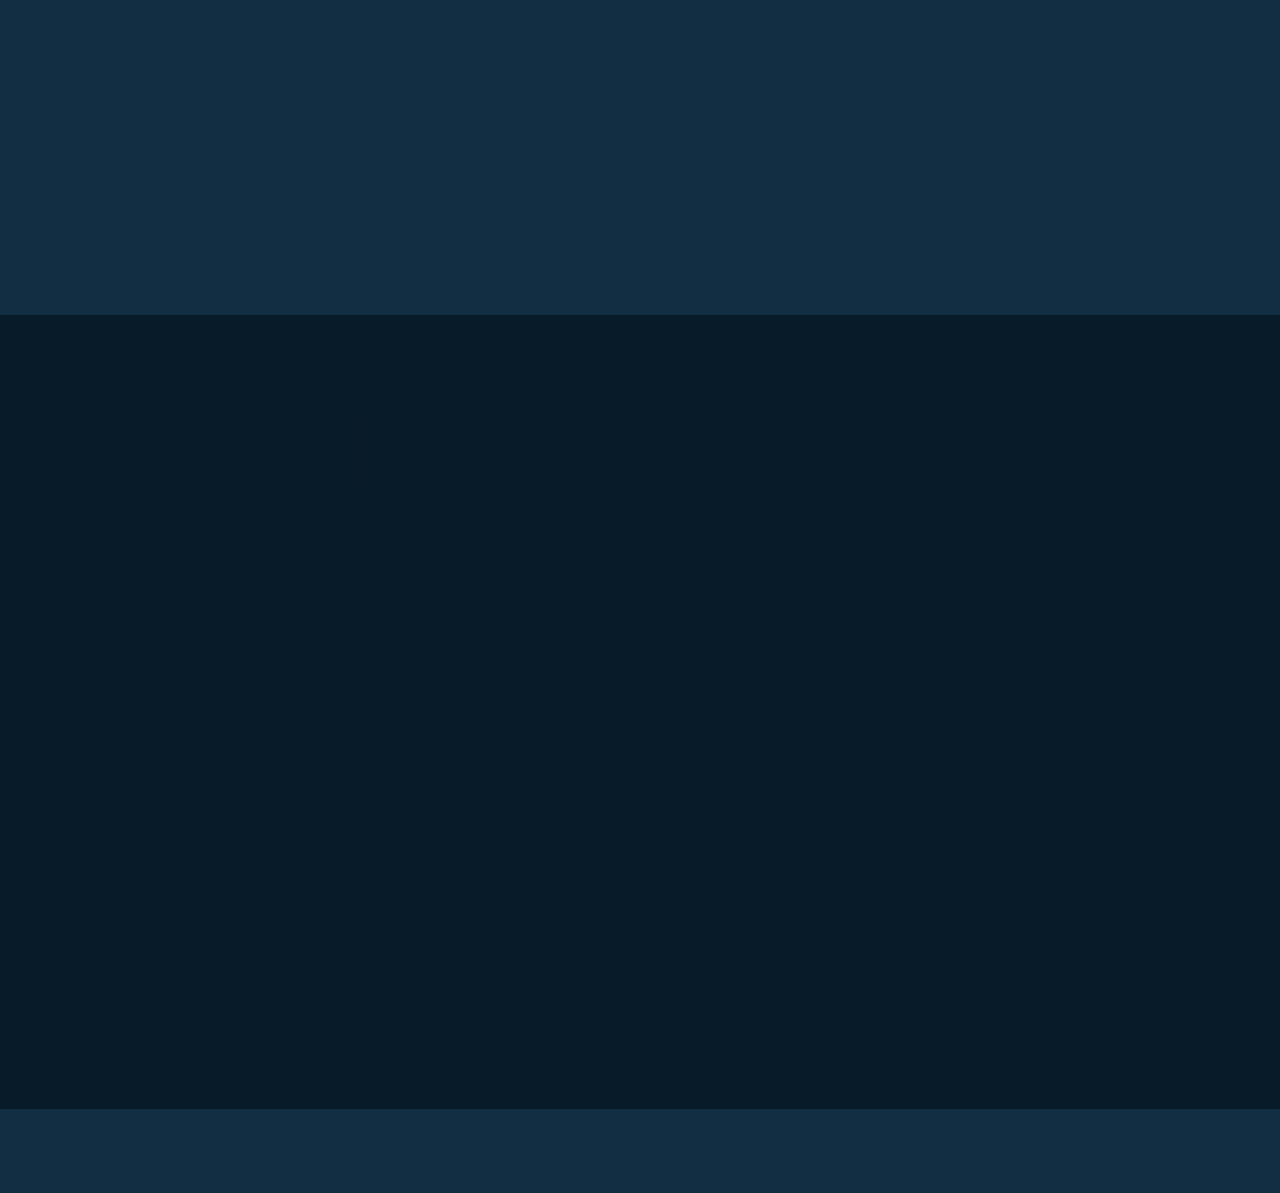
==== commit 30b3bd89: "Update index.html" ====
--- a/index.html
+++ b/index.html
@@ -41,7 +41,7 @@
                 <h3>Yazılım & Teknoloji</h3>
                 <span class="animate" style="--i:3;"></span>
             </div>
-            <p>İşletmenizin ihtiyaçlarını karşılayan ömür boyu kullanım garantili adisyon sistemlerinden, dijital reklam ve sosyal medya tasarımlarına kadar geniş bir yelpazede hizmet veriyoruz. Restoran, cafe, oyun salonları gibi işletmelere özel sipariş ve stok takibi, personel kontrolü, detaylı raporlama sistemleri sunarak işinizi daha verimli hale getiriyoruz. Ayrıca işletmenizin görünürlüğünü artıran ilan, kartvizit, broşür, menü ve katalog tasarımları ile markanızı güçlendirmeye yardımcı oluyoruz. Web sitesi kurulumları, sosyal medya içerikleri ve yaratıcı dijital reklam çözümlerimizle işletmenizi her alanda öne çıkarıyoruz.</p>
+            <p>İşletmenizin ihtiyaçlarını karşılayan ömür boyu kullanım garantili adisyon sistemlerinden, dijital reklam ve sosyal medya tasarımlarına kadar geniş bir yelpazede hizmet veriyoruz. </p>
             <span class="animate" style="--i:4;"></span>
             </p>
 
@@ -76,10 +76,12 @@
 
         <div class="about-content">
             <h3>Yazılım & Teknoloji Rehberi<span class="animate scroll" style="--i:3;"></span></h3>
-            <p>Merhaba! Ben, yazılım ve teknoloji dünyasına tutkulu bir içerik üreticisiyim. Python, HTML ve Java gibi dillerde masaüstü uygulamaları geliştiren, 
-                şık ve işlevsel tasarımlar oluşturan bir yazılımcıyım. YouTube kanalımda, bu alanlarda bilgi ve deneyimlerimi paylaşıyorum. Amacım, izleyicilerime
-                 kodlama becerilerini geliştirmeleri için ilham vermek ve pratik bilgiler sunmak. Eğer yazılım dünyasına adım atmak veya mevcut becerilerinizi geliştirmek
-                 istiyorsanız, doğru yerdesiniz! 
+            <p>"Sektörünüze Özel Dijital Çözümler ve Tasarımlar"
+                İşletmenizin ihtiyaçlarını karşılayan ömür boyu kullanım garantili adisyon sistemlerinden, dijital reklam ve sosyal medya tasarımlarına kadar
+                geniş bir yelpazede hizmet veriyoruz. Restoran, cafe, oyun salonları gibi işletmelere özel sipariş ve stok takibi, personel kontrolü, detaylı
+                raporlama sistemleri sunarak işinizi daha verimli hale getiriyoruz. Ayrıca işletmenizin görünürlüğünü artıran ilan, kartvizit, broşür, menü ve
+                katalog tasarımları ile markanızı güçlendirmeye yardımcı oluyoruz. Web sitesi kurulumları, sosyal medya içerikleri ve yaratıcı dijital reklam
+                çözümlerimizle işletmenizi her alanda öne çıkarıyoruz.
                 <span class="animate scroll" style="--i:4;"></span>
             </p>
 
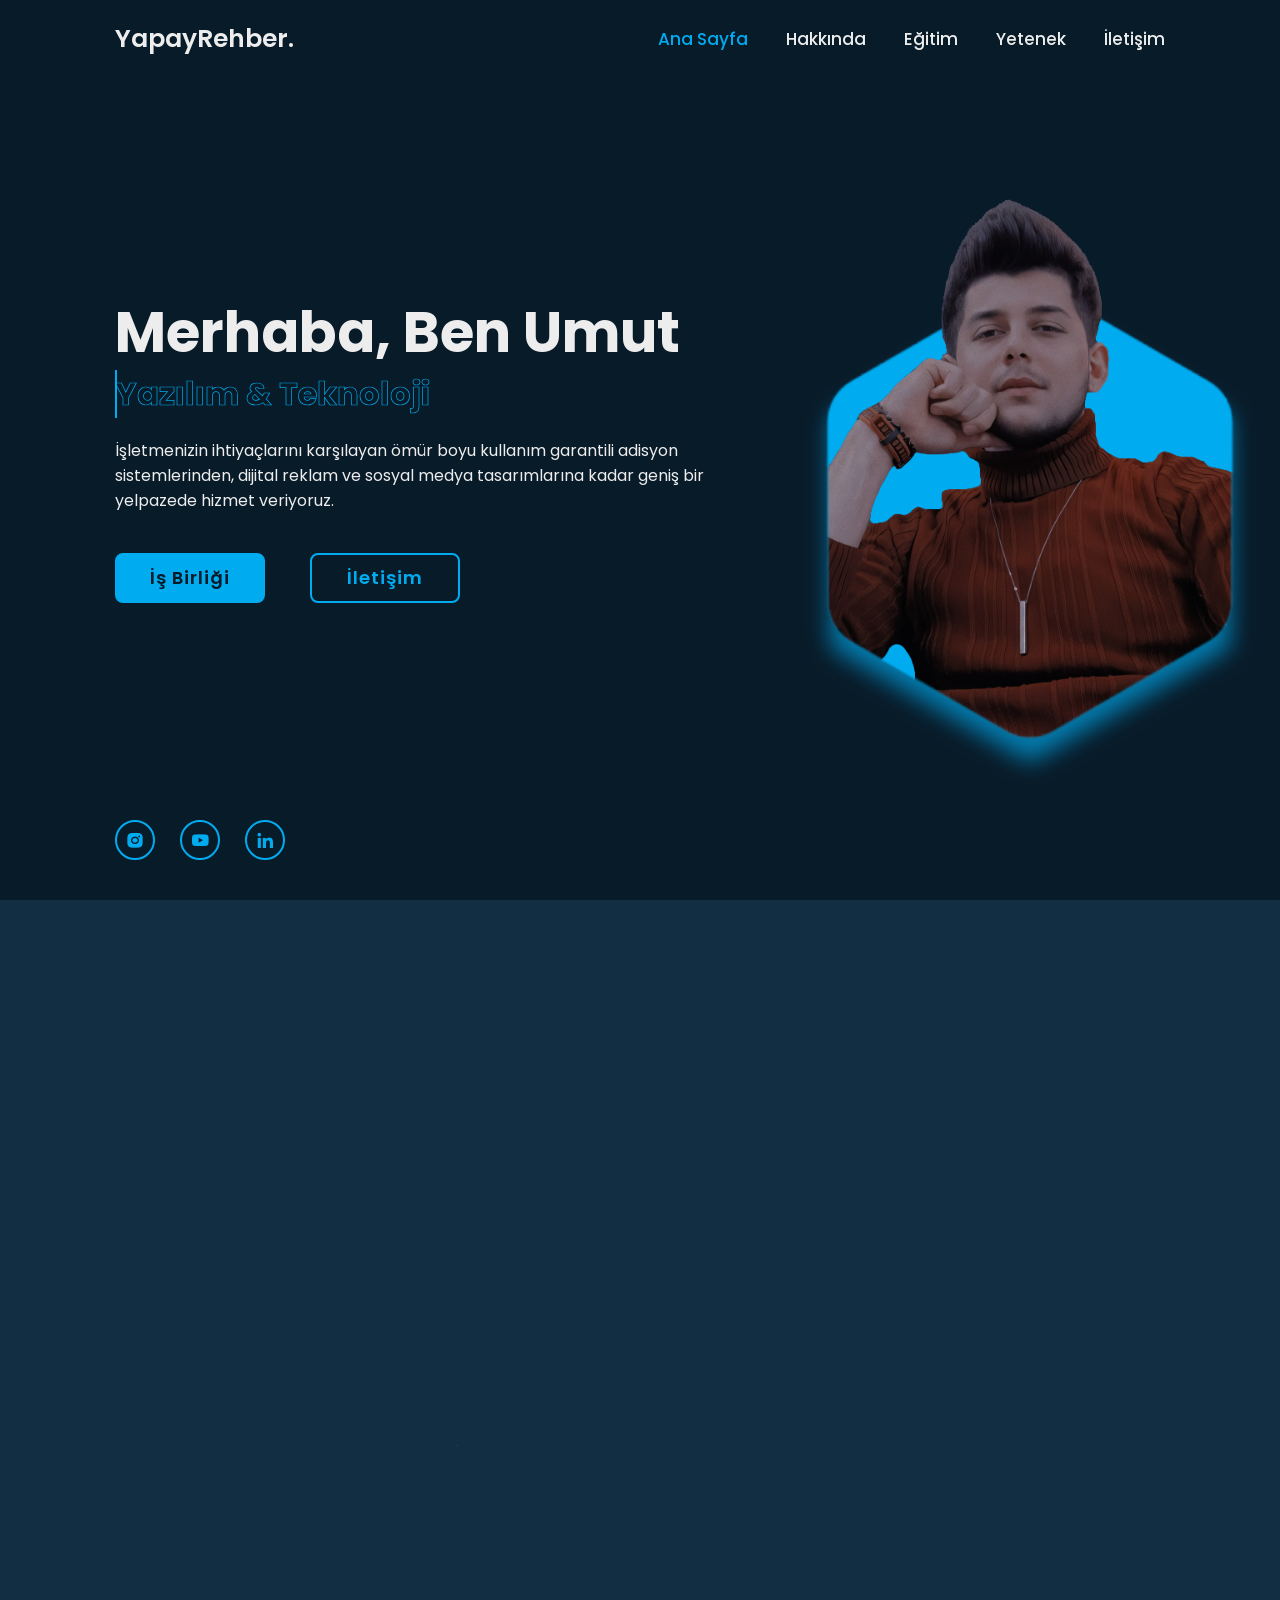
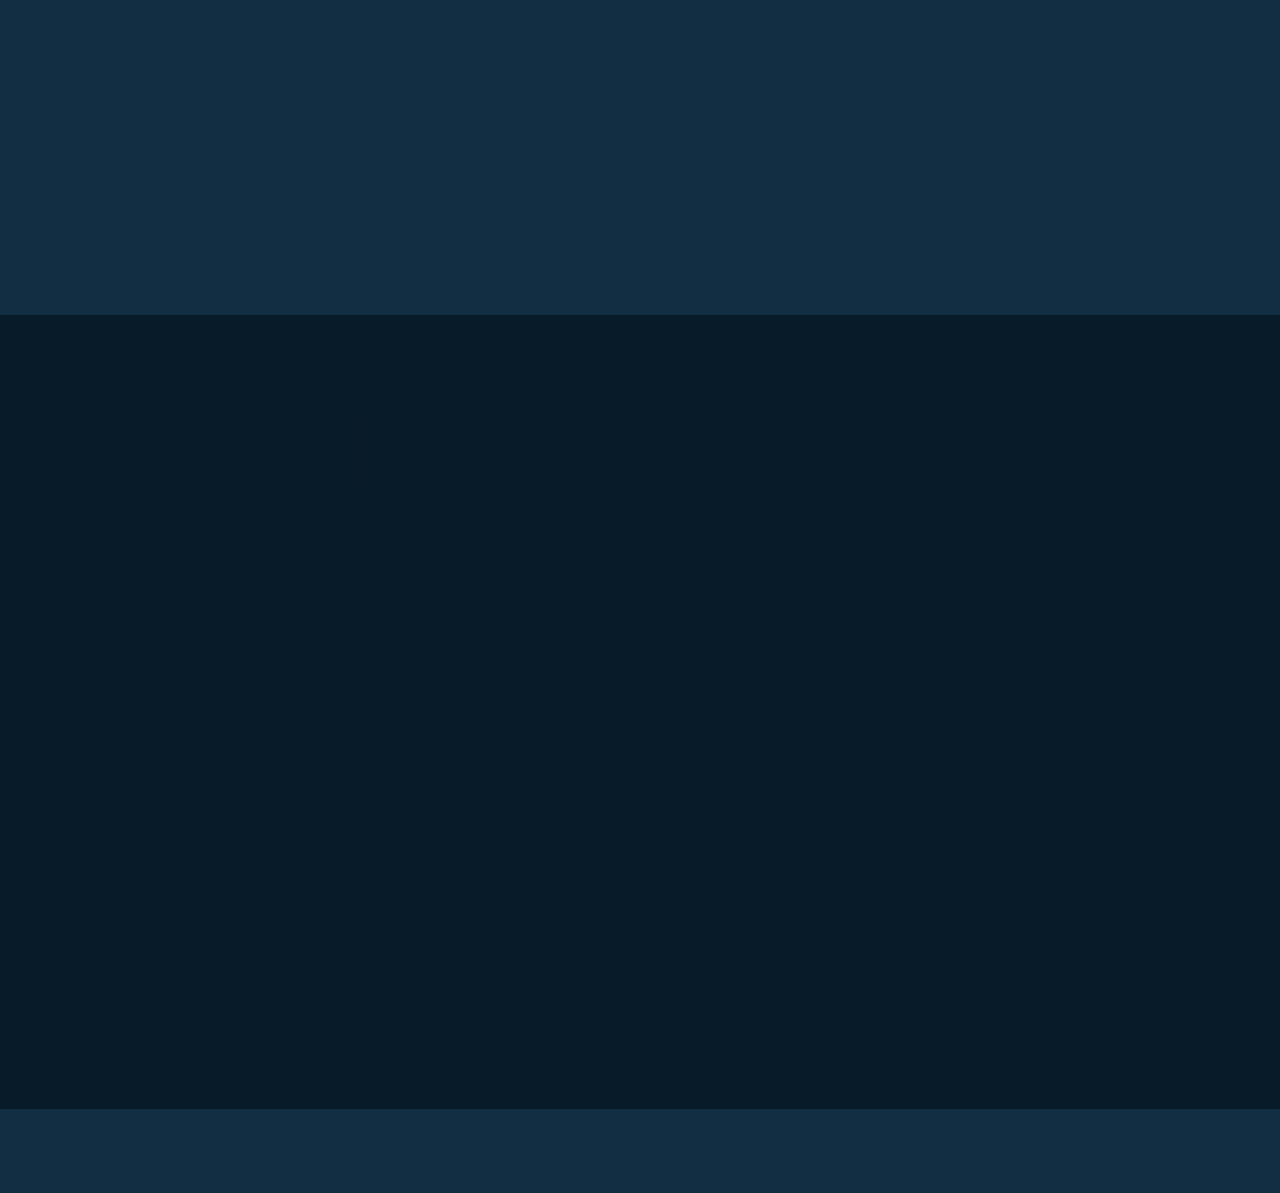
==== commit fc7f3067: "Update index.html" ====
--- a/index.html
+++ b/index.html
@@ -36,7 +36,7 @@
     <!-- Giriş Sayfası Tasarımı --> 
     <section class="home show-animate" id="home">
         <div class="home-content">
-            <h1>Merhaba, Ben <span>Umut ALTUN</span><span class="animate" style="--i:2;"></span></h1>
+            <h1>Merhaba, Ben <span>Umut</span><span class="animate" style="--i:2;"></span></h1>
             <div class="text-animate">
                 <h3>Yazılım & Teknoloji</h3>
                 <span class="animate" style="--i:3;"></span>
